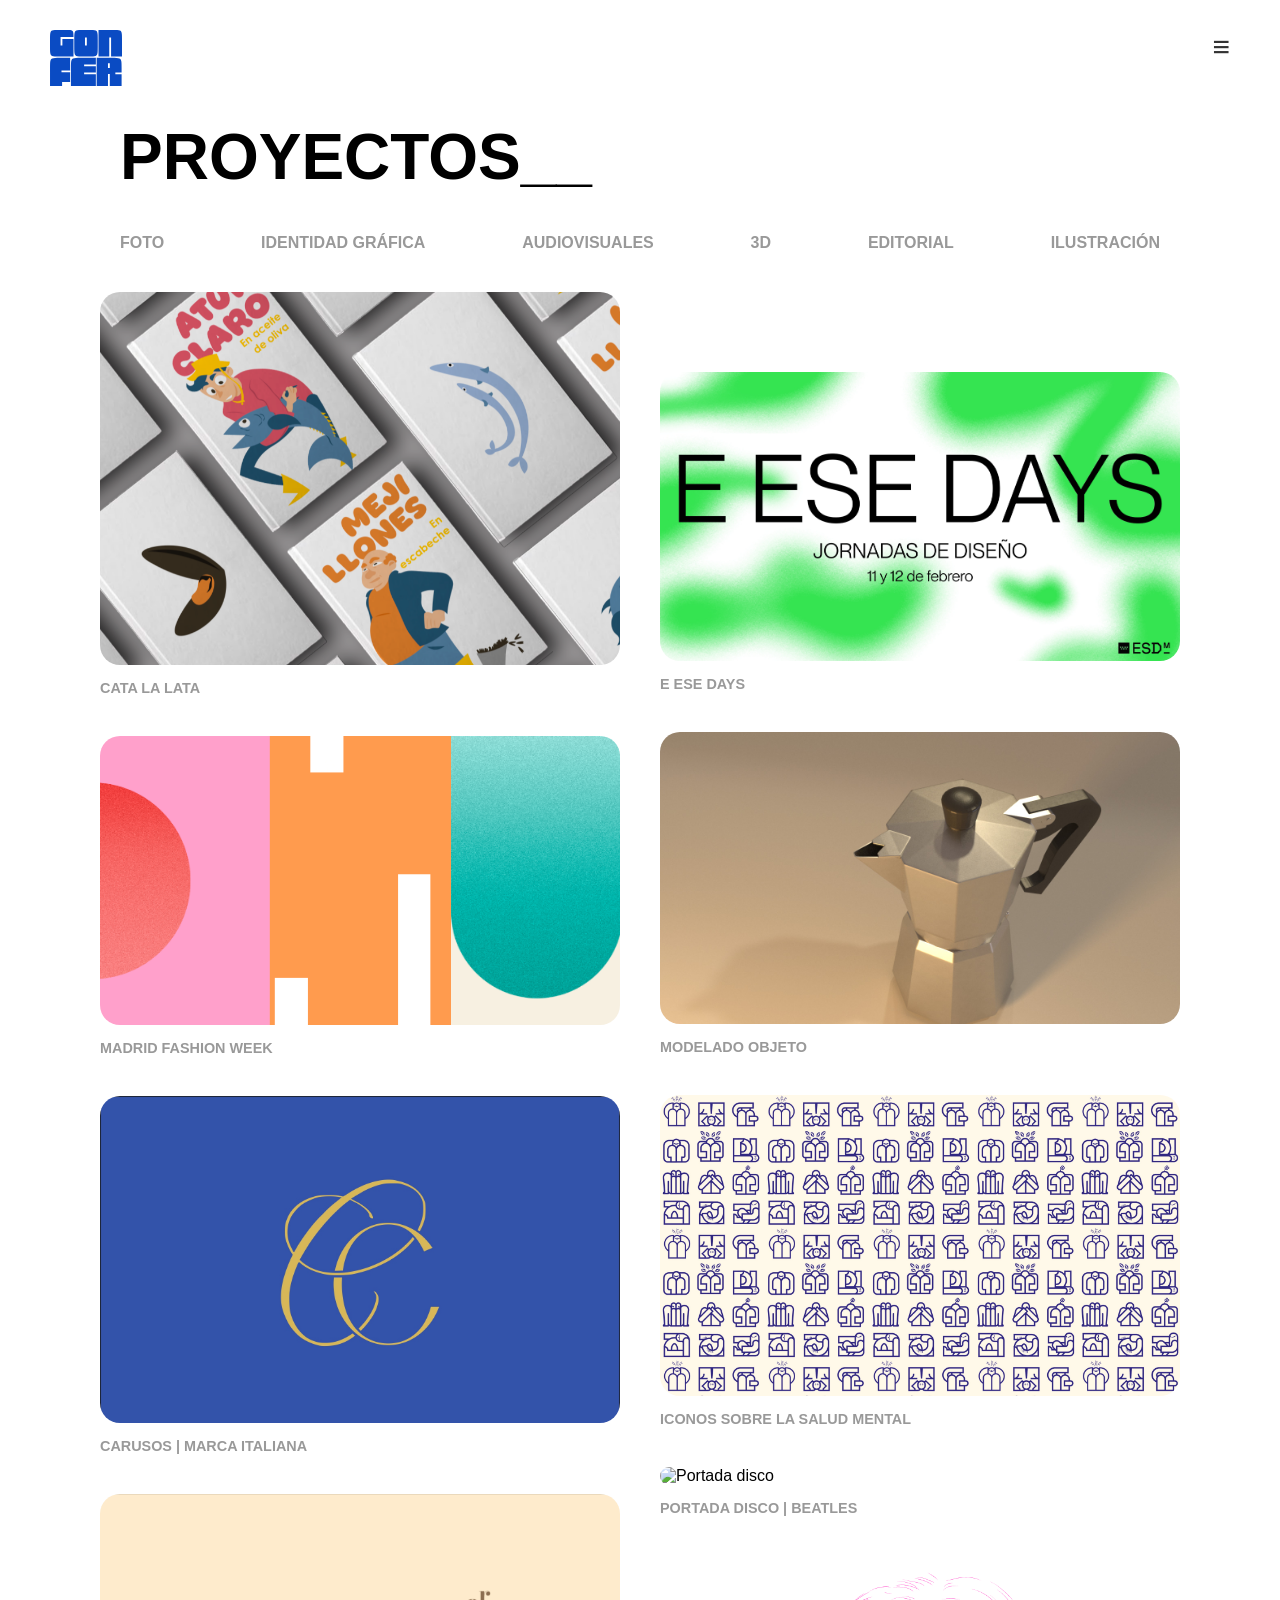
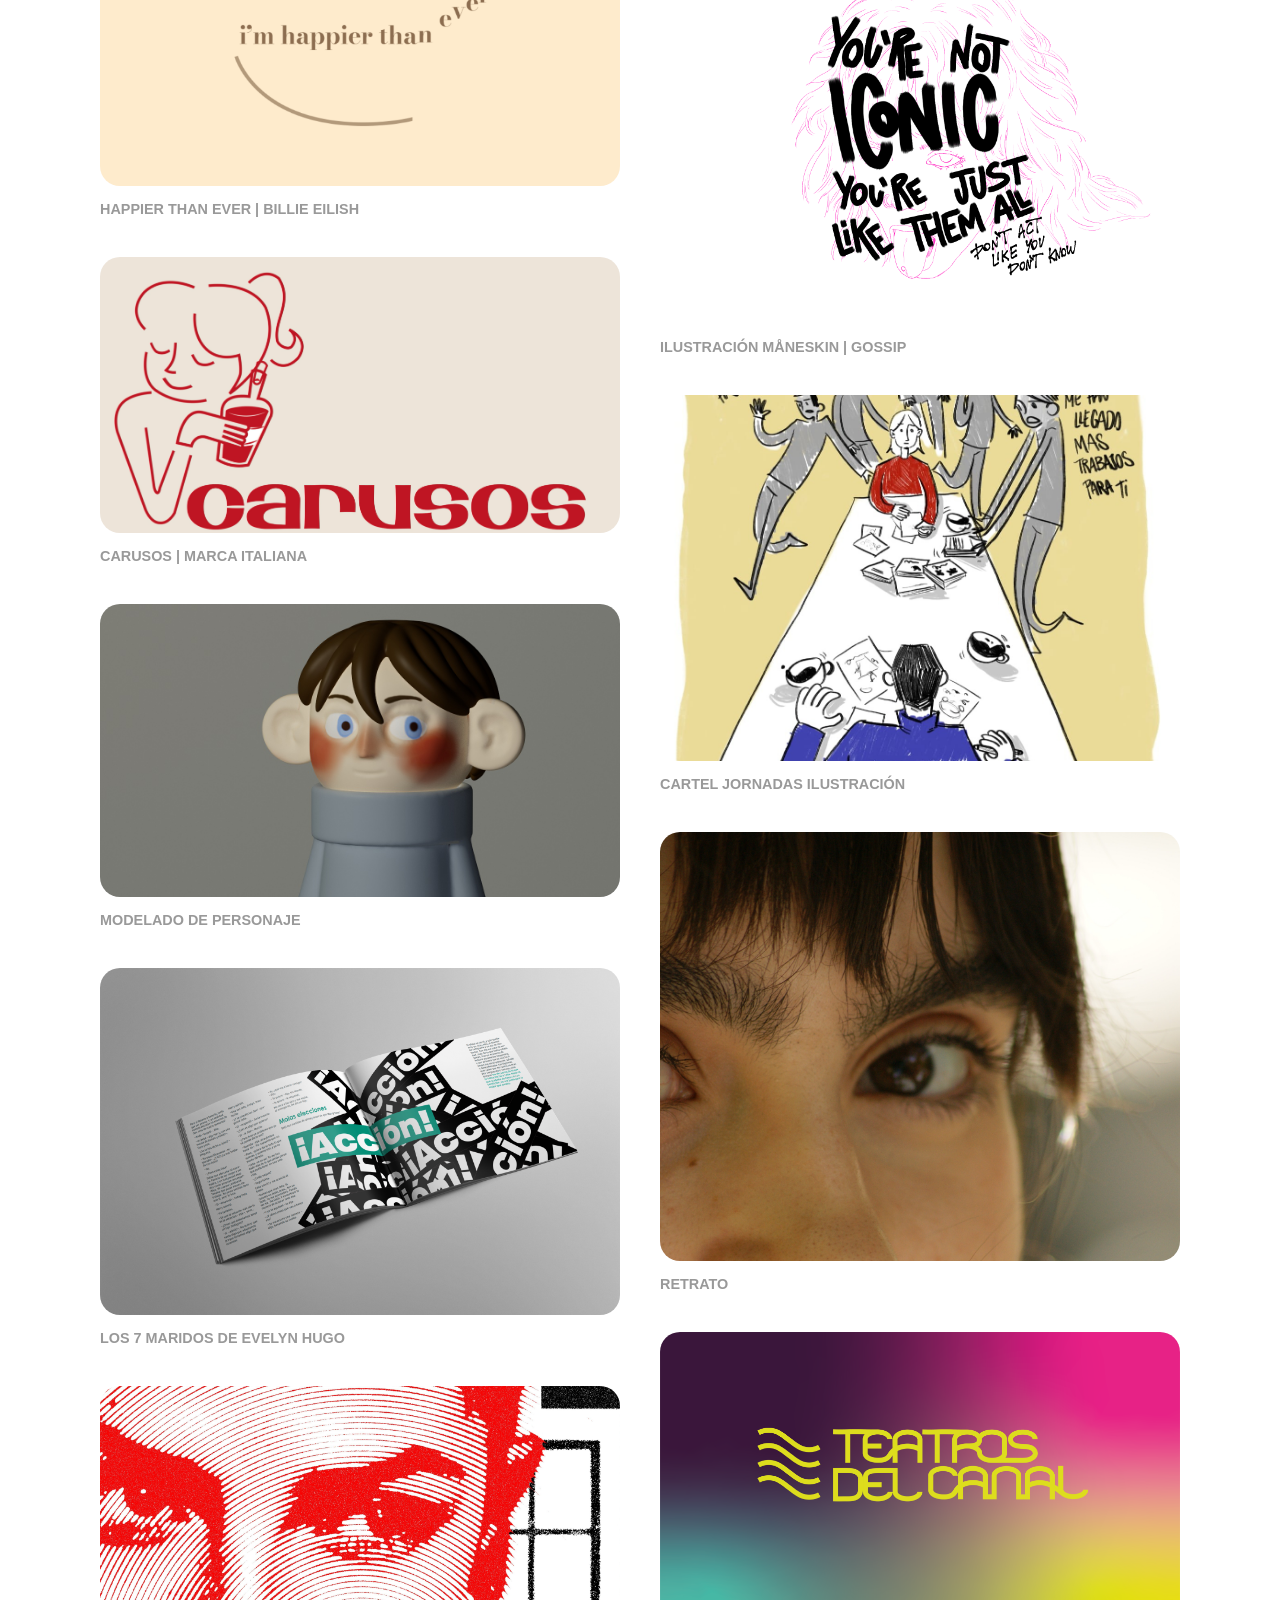
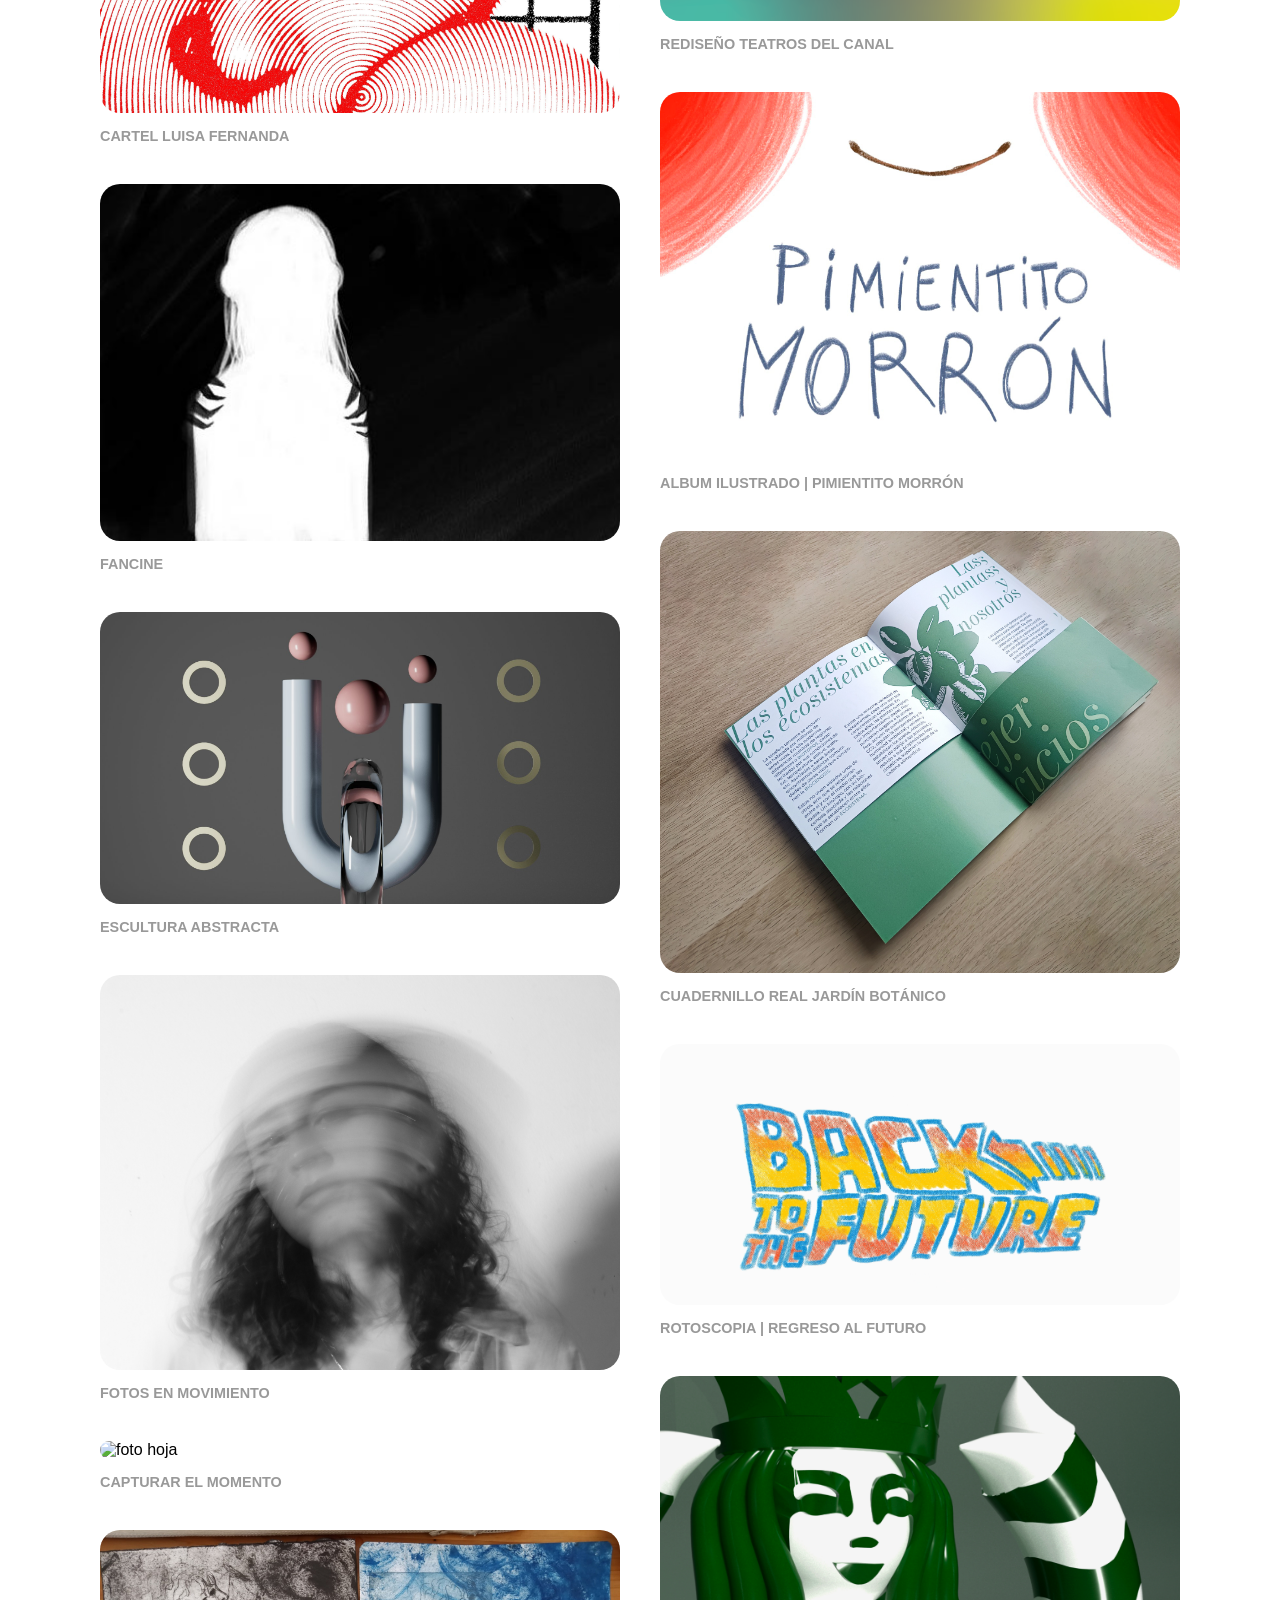
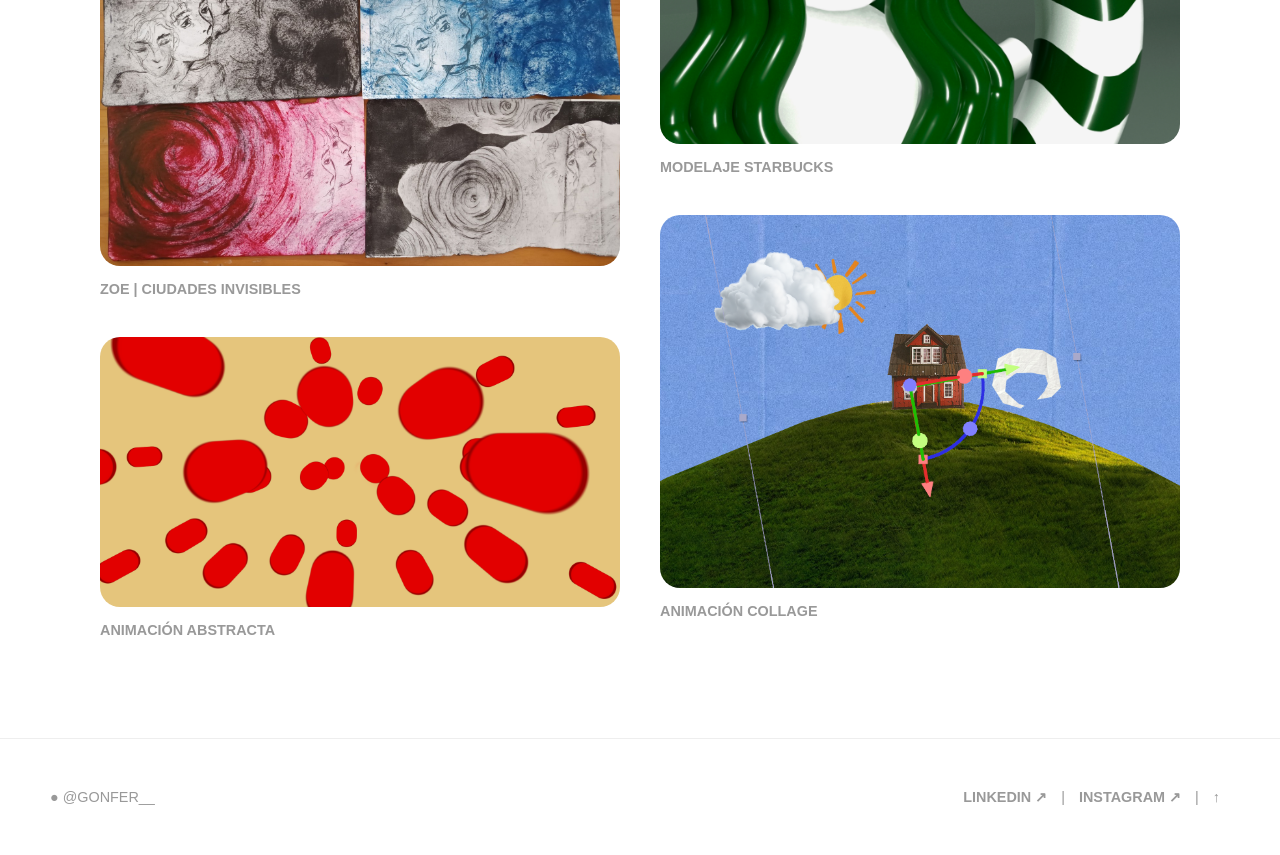
==== páginas/1proyectos.html @ f4f7a31d "main" ====
<!DOCTYPE html>
<html lang="es">
<head>
    <meta charset="UTF-8">
    <title>Portfolio - Proyectos</title>
    <link rel="stylesheet" href="../style.css">
        <link rel="icon" type="image/svg" href="../img/logo.svg">
</head>
<body>
    <nav>
        <a href="../index.html" class="logo-principal">
            <img src="../img/logo.svg" alt="Logo Gonfer">
        </a>

        <div class="menu-btn" id="menuBtn">≡</div>

        <aside class="menu-lateral" id="sideMenu">
            <div class="close-btn" id="closeBtn">×</div>
            <nav class="nav-lateral">
                <ul>
                    <li><a href="../index.html">HOME__</a></li>
                    <li>
                        <a href="1proyectos.html">PROYECTOS__</a>
                        <ul class="sub-menu">
                            <li><a href="2fotos.html">FOTO</a></li>
                            <li><a href="3identidadgrafica.html">IDENTIDAD GRÁFICA</a></li>
                            <li><a href="4audiovisuales.html">AUDIOVISUALES</a></li>
                            <li><a href="5tresd.html">3D</a></li>
                            <li><a href="6editorial.html">EDITORIAL</a></li>
                            <li><a href="7ilustracion.html">ILUSTRACIÓN</a></li>
                        </ul>
                    </li>
                    <li><a href="8sobremi.html">SOBRE MI__</a></li>
                </ul>
            </nav>
        </aside>
    </nav>

    <section class="encabezado-proyectos">
        <h1 class="titulo-principal">PROYECTOS__</h1>
        <nav class="menu-categorias">
            <ul>
                <li><a href="2fotos.html">FOTO</a></li>
                <li><a href="3identidadgrafica.html">IDENTIDAD GRÁFICA</a></li>
                <li><a href="4audiovisuales.html">AUDIOVISUALES</a></li>
                <li><a href="5tresd.html">3D</a></li>
                <li><a href="6editorial.html">EDITORIAL</a></li>
                <li><a href="7ilustracion.html">ILUSTRACIÓN</a></li>
            </ul>
        </nav>
    </section>

    <section class="galeria-proyectos">
        <div class="columna-portfolio">
            <a href="#" class="item-proyecto" data-project-id="cata-la-lata">
                <img src="../img/IDENTIDAD GRÁFICA/atunes/primera foto.png" alt="Cata la lata">
                <p>CATA LA LATA</p>
            </a>

            <a href="#" class="item-proyecto" data-project-id="madrid-fashion-week">
                <img src="../img/ANIMACIÓN/madrid fashion week/primera foto.png" alt="fashion week">
                <p>MADRID FASHION WEEK</p>
            </a>

            <a href="#" class="item-proyecto" data-project-id="carusos-logo">
                <img src="../img/IDENTIDAD GRÁFICA/carusos logo/primera foto.jpg" alt="Carusos Marca Italiana">
                <p>CARUSOS | MARCA ITALIANA</p>
            </a>

            <a href="#" class="item-proyecto" data-project-id="happier-than-ever">
                <img src="../img/ANIMACIÓN/billie/primera foto.png" alt="Happier than ever">
                <p>HAPPIER THAN EVER | BILLIE EILISH</p>
            </a>

            <a href="#" class="item-proyecto" data-project-id="carusos-animacion">
                <img src="../img/ANIMACIÓN/carusos animación/primera foto.png" alt="carusos animacion">
                <p>CARUSOS | MARCA ITALIANA</p>
            </a>

            <a href="#" class="item-proyecto" data-project-id="modelado-personaje">
                <img src="../img/3d/jpg/pimientito/primera foto.jpg" alt="modelado personaje">
                <p>MODELADO DE PERSONAJE</p>
            </a>

            <a href="#" class="item-proyecto" data-project-id="evelyn-hugo">
                <img src="../img/EDITORIAL/evelyn/primera foto.jpg" alt="los 7 maridos">
                <p>LOS 7 MARIDOS DE EVELYN HUGO</p>
            </a>

            <a href="#" class="item-proyecto" data-project-id="luisa-fernanda">
                <img src="../img/IDENTIDAD GRÁFICA/luisa fernanda/primera foto.jpg" alt="luisa fernanda">
                <p>CARTEL LUISA FERNANDA</p>
            </a>

            <a href="#" class="item-proyecto" data-project-id="fancine">
                <img src="../img/ILUSTRACIÓN/parte mala/primera foto.jpg" alt="fancine">
                <p>FANCINE</p>
            </a>

            <a href="#" class="item-proyecto" data-project-id="escultura-abstracta">
                <img src="../img/3d/jpg/proyecto 1/primera foto.jpg" alt="escultura abstracta">
                <p>ESCULTURA ABSTRACTA</p>
            </a>

            <a href="#" class="item-proyecto" data-project-id="fotos-movimiento">
                <img src="../img/foto/3/primera foto.JPG" alt="foto movimiento">
                <p>FOTOS EN MOVIMIENTO</p>
            </a>

            <a href="#" class="item-proyecto" data-project-id="capturar-momento">
                <img src="../img/foto/4/primera foto.JPG" alt="foto hoja">
                <p>CAPTURAR EL MOMENTO</p>
            </a>

            <a href="#" class="item-proyecto" data-project-id="serigrafia">
                <img src="../img/ILUSTRACIÓN/serigrafía/primera foto.jpeg" alt="serigrafia">
                <p>ZOE | CIUDADES INVISIBLES</p>
            </a>

            <a href="#" class="item-proyecto" data-project-id="animacion-abstracta">
                <img src="../img/ANIMACIÓN/animacion abstracta/primera foto.png" alt="animacion abstracta">
                <p>ANIMACIÓN ABSTRACTA</p>
            </a>
        </div>

        <div class="columna-portfolio derecha">
            <a href="#" class="item-proyecto" data-project-id="e-ese-days">
                <img src="../img/ANIMACIÓN/esdays/primera foto .png" alt="esdays">
                <p>E ESE DAYS</p>
            </a>

            <a href="#" class="item-proyecto" data-project-id="modelado-objeto">
                <img src="../img/3d/jpg/cafetera/primera foto.jpg" alt="Modelado Objeto">
                <p>MODELADO OBJETO</p>
            </a>

            <a href="#" class="item-proyecto" data-project-id="iconos-salud-mental">
                <img src="../img/IDENTIDAD GRÁFICA/pictogramas salud mental/primera foto.jpg" alt="Iconos Salud Mental">
                <p>ICONOS SOBRE LA SALUD MENTAL</p>
            </a>

            <a href="#" class="item-proyecto" data-project-id="portada-disco">
                <img src="../img/IDENTIDAD GRÁFICA/beatles/Portada now and then_Emma Gonzalez 1.jpg" alt="Portada disco">
                <p>PORTADA DISCO | BEATLES</p>
            </a>

            <a href="#" class="item-proyecto" data-project-id="maneskin">
                <img src="../img/ILUSTRACIÓN/you're just like them all/primera foto.png" alt="maneskin">
                <p>ILUSTRACIÓN MÅNESKIN | GOSSIP</p>
            </a>

            <a href="#" class="item-proyecto" data-project-id="cartel-ilustracion">
                <img src="../img/ILUSTRACIÓN/cartel ilustracion/primera foto.jpeg" alt="cartel ilustracion">
                <p>CARTEL JORNADAS ILUSTRACIÓN</p>
            </a>

            <a href="#" class="item-proyecto" data-project-id="retrato">
                <img src="../img/foto/1/primera foto.JPG" alt="foto retrato">
                <p>RETRATO</p>
            </a>

            <a href="#" class="item-proyecto" data-project-id="teatros-canal">
                <img src="../img/IDENTIDAD GRÁFICA/teatros del canal/primera foto.png" alt="teatros del canal">
                <p>REDISEÑO TEATROS DEL CANAL</p>
            </a>

            <a href="#" class="item-proyecto" data-project-id="pimientito">
                <img src="../img/ILUSTRACIÓN/pimientito/primera foto.jpg" alt="pimientito">
                <p>ALBUM ILUSTRADO | PIMIENTITO MORRÓN</p>
            </a>

            <a href="#" class="item-proyecto" data-project-id="jardin-botanico">
                <img src="../img/EDITORIAL/libro plantitas/primera foto.jpg" alt="jardín botanico">
                <p>CUADERNILLO REAL JARDÍN BOTÁNICO</p>
            </a>

            <a href="#" class="item-proyecto" data-project-id="rotoscopia">
                <img src="../img/ANIMACIÓN/rotoscopia/primera foto.png" alt="rotoscopia">
                <p>ROTOSCOPIA | REGRESO AL FUTURO</p>
            </a>

            <a href="#" class="item-proyecto" data-project-id="starbucks">
                <img src="../img/3d/jpg/starbucks/primera foto.jpg" alt="starbucks">
                <p>MODELAJE STARBUCKS</p>
            </a>

            <a href="#" class="item-proyecto" data-project-id="animacion-collage">
                <img src="../img/ANIMACIÓN/collage animacion/primera foto.png" alt="collage">
                <p>ANIMACIÓN COLLAGE</p>
            </a>
        </div>
    </section>

    <footer>
        <div class="footer-contenido">
            <p class="handle">● @GONFER__</p>
            <nav class="redes">
                <a href="https://www.linkedin.com/in/emma-gonz%C3%A1lez-fern%C3%A1ndez-359959333/">LINKEDIN ↗</a>
                <span class="separador">|</span>
                <a href="https://www.instagram.com/gonfer__/">INSTAGRAM ↗</a>
                <span class="separador">|</span>
                <a href="#">↑</a>
            </nav>
        </div>
    </footer>

    <div id="projectModal" class="modal">
        <span class="close-modal" id="closeModal">&times;</span>
        
        <div class="modal-inner">
            <h2 id="modalProjectTitle">TÍTULO DEL PROYECTO</h2>
            
            <div class="carousel-container">
                <div class="arrow left" id="prevBtn">&#10094;</div>
                <div class="main-image-wrapper">
                    <img id="modalImg" src="" alt="Main Project Image">
                </div>
                <div class="arrow right" id="nextBtn">&#10095;</div>
            </div>

            <div class="modal-info-bar">
                <div class="info-left">
                    <p id="modalDescription">DESCRIPCIÓN...</p>
                </div>
                <div class="separator"></div>
                <div class="info-right">
                    <p><strong>PROGRAMA</strong></p>
                    <p id="modalProgram">PROGRAMA...</p>
                </div>
            </div>
        </div>
    </div>

    <script src="../script.js"></script>
</body>
</html>
---- style.css ----
* {
    margin: 0;
    padding: 0;
    box-sizing: border-box;
}

body {
    font-family: 'Helvetica', 'Arial', sans-serif; 
    background-color: #fff;
    color: #000;
    overflow-x: hidden;
}

a {
    text-decoration: none;
    color: inherit;
}

.menu-btn {
    position: fixed;
    top: 30px;
    right: 50px;
    font-size: 30px;
    z-index: 1000;
    cursor: pointer;
    color: #333;
}

.menu-lateral {
    position: fixed;
    top: 0;
    right: -100%; 
    width: 400px;
    height: 100vh;
    background-color: #004CFF; 
    color: white;
    z-index: 2000;
    padding: 60px 40px;
    transition: 0.5s ease; 
}

.menu-lateral.active {
    right: 0;
}

.close-btn {
    text-align: right;
    font-size: 40px;
    cursor: pointer;
    margin-bottom: 40px;
}

.nav-lateral ul {
    list-style: none;
}

.nav-lateral ul li {
    margin-bottom: 30px;
}

.nav-lateral a {
    font-size: 2.5rem;
    font-weight: bold;
}

.sub-menu {
    margin-top: 20px;
    margin-left: 20px;
}

.sub-menu li {
    margin-bottom: 10px !important;
}

.sub-menu a {
    font-size: 1.2rem !important;
    text-transform: uppercase;
}

.arriba {
    height: 100vh;
    display: flex;
    flex-direction: column;
    padding: 30px 50px;
    justify-content: space-between;

    background-image: url('img/home/fondo-pajaro.JPG');
    background-repeat: no-repeat;

    background-size: cover%; 
    background-position:15% 70%;
}


.nombre, .titulo {
    position: relative;
    z-index: 10;
}

.nombre {
    color: #004CFF;
    font-weight: bold;
    font-size: 1.1rem;
}

.titulo {
    width: 50%; 
    max-width: 1000px;
    align-self: flex-start;
    margin-bottom: 0vh;
}

.proyectos {
    padding: 100px 50px;
}

.titulo-seccion {
    font-size: 3rem;
    margin-bottom: 50px;
}

.contenedor-grid {
    display: grid;
    grid-template-columns: repeat(12, 1fr);
    gap: 20px;
        
}

.contenedor-grid a:hover{
    opacity: 0.8;
    transition: opacity 0.3s ease;
}

.contenedor-grid a{
    transition: opacity 0.3s ease;
}

[class^="caja-proyecto"] {
    position: relative;
    border-radius: 20px;
    overflow: hidden;
    height: 300px; 
}

[class^="caja-proyecto"] img {
    width: 100%;
    height: 100%;
    object-fit: cover;
}

[class^="caja-proyecto"] span {
    position: absolute;
    bottom: 20px;
    left: 20px;
    color: white;
    font-weight: bold;
    font-size: 1.5rem;
}

.caja-proyecto-foto { grid-column: span 4; }
.caja-proyecto-audiovisuales { grid-column: span 8; }
.caja-proyecto-identidad { grid-column: span 4; grid-row: span 2; height: 620px; }
.caja-proyecto-3d { grid-column: span 4; }
.caja-proyecto-editorial { grid-column: span 4; }
.caja-proyecto-ilustracion { grid-column: span 8; }

@media (max-width: 768px) {
    .contenedor-grid { grid-template-columns: 1fr; }
    [class^="caja-proyecto"] { grid-column: span 1 !important; grid-row: span 1 !important; height: 250px; }
    .menu-lateral { width: 100%; }
}

.banner-sobre-mi {
    display: flex;
    height: 150px;
    margin-top: 50px;
}

.foto-detalle {
    flex: 1;
}

.foto-detalle img {
    width: 100%;
    height: 100%;
    object-fit: cover;
    object-position: 50% 65%;
}

.boton-azul {
    flex: 1;
    background-color: #004CFF;
    color: white;
    display: flex;
    align-items: center;
    justify-content: center;
    font-size: 1.5rem;
    font-weight: bold;
}

footer {
    padding: 50px;
    border-top: 1px solid #eee;
}

.footer-contenido {
    display: flex;
    justify-content: space-between;
    color: #999;
    font-size: 0.9rem;
}

.redes a {
    margin: 0 10px;
    font-weight: bold;
}

.logo-principal {
    position: fixed;
    top: 30px;   
    left: 50px;  
    z-index: 1000;
}

.logo-principal img {
    height: 10%; 
    width: auto;
}

.encabezado-proyectos {
    padding: 120px 120px 40px 120px; 
}

.titulo-principal {
    font-size: 4rem; 
    font-weight: bold;
    color: #000;
    margin-bottom: 40px; 
}


.menu-categorias ul {
    display: flex;
    flex-wrap: wrap; 
    width: 100%; 
    justify-content: space-between;
    list-style: none;
}

.menu-categorias a {
    color: #999; 
    font-size: 1rem;
    font-weight: bold;
    text-transform: uppercase;
    transition: color 0.3s ease; 
}

.menu-categorias a:hover {
    color: #004CFF; 
}

.menu-categorias a.active {
    color: #004CFF; 
}

@media (max-width: 768px) {

    .encabezado-proyectos {
        padding: 100px 30px 30px 30px; 
    }
}

.galeria-proyectos {
    display: flex;
    gap: 40px; 
    padding: 0 100px 100px 100px; 
}

.columna-portfolio {
    display: flex;
    flex-direction: column;
    flex: 1; 
    gap: 40px; 
}

.columna-portfolio.derecha {
    margin-top: 80px; 
}

.item-proyecto {
    display: flex;
    flex-direction: column;
    gap: 15px; 
    text-decoration: none;
    transition: opacity 0.3s ease;
}

.item-proyecto:hover {
    opacity: 0.8;
}

.item-proyecto img {
    width: 100%;
    border-radius: 20px; 
    object-fit: cover;
}

.item-proyecto p {
    color: #999;
    font-size: 0.9rem;
    font-weight: bold;
    text-transform: uppercase;
}


.modal {
    display: flex;
    visibility: hidden;
    opacity: 0;
    pointer-events: none;
    position: fixed;
    z-index: 5000;
    left: 0;
    top: 0;
    width: 100%;
    height: 100%;
    background-color: rgba(255, 255, 255, 0.85);
    backdrop-filter: blur(10px);
    align-items: center;
    justify-content: center;
    padding: 50px;
}

.modal.active {
    visibility: visible;
    opacity: 1;
    pointer-events: auto;
}

.modal-inner {
    width: 100%;
    max-width: 1200px;
    display: flex;
    flex-direction: column;
    align-items: flex-start;
}

.close-modal {
    position: absolute;
    top: 30px;
    right: 50px;
    color: #000;
    font-size: 40px;
    font-weight: bold;
    cursor: pointer;
    transition: 0.3s;
    z-index: 5001;
}

.close-modal:hover {
    color: #004CFF; 
}

#modalProjectTitle {
    font-size: 1.5rem;
    font-weight: bold;
    color: #000;
    margin-bottom: 20px;
}

.carousel-container {
    position: relative;
    width: 100%;
    display: flex;
    align-items: center;
    justify-content: center;
    margin-bottom: 30px;
}

.arrow {
    font-size: 2.5rem;
    color: #000;
    cursor: pointer;
    position: absolute;
    top: 50%;
    transform: translateY(-50%);
    transition: color 0.3s;
    z-index: 10;
}

.arrow:hover {
    color: #004CFF;
}

.arrow.left { left: -50px; }
.arrow.right { right: -50px; }

.main-image-wrapper {
    width: 100%;
    max-height: 70vh;
    overflow: hidden;
    display: flex;
    justify-content: center;
}


.main-image-wrapper img, 
.main-image-wrapper video {
    max-width: 900px; 
    max-height: 65vh; 
    width: 100%;
    height: 100%;
    object-fit: contain; 
    border-radius: 15px;

}

.modal-info-bar {
    display: flex;
    justify-content: space-between;
    width: 100%;
    font-size: 0.95rem;
    color: #333;
    align-items: flex-start;
}

.info-left {
    flex: 1;
    padding-right: 30px;
}

.separator {
    width: 1px;
    background-color: #ccc;
    height: 100px;
    margin-right: 30px;
}

.info-right {
    flex-basis: 150px;
    text-align: left;
}

@media (max-width: 768px) {
    .modal {
        background-color: #fff; 
        backdrop-filter: none;
        padding: 20px;
        padding-top: 80px;
    }

    .close-modal {
        top: 20px;
        right: 20px;
    }

    .arrow.left { left: 5px; color: #fff; text-shadow: 0 0 5px rgba(0,0,0,0.5); }
    .arrow.right { right: 5px; color: #fff; text-shadow: 0 0 5px rgba(0,0,0,0.5); }

    .modal-info-bar {
        flex-direction: column;
    }
    
    .separator { display: none; }
    .info-left, .info-right { flex: none; width: 100%; padding: 0; margin-bottom: 20px; }
}


.about-container {
    max-width: 1000px;
    margin: 0 auto;
    padding: 60px 20px;
    color: #1a1a1a;
}

.about-title {
    font-size: 3rem;
    font-weight: bold;
    margin-bottom: 50px;
}

.about-content {
    display: grid;
    grid-template-columns: 0.8fr 1.2fr; 
    gap: 60px;
    margin-bottom: 80px;
}

.about-image img {
    width: 100%;
    height: 100%;
    border-radius: 15px;
    object-fit: cover;
}

.about-text-area {
    display: flex;
    flex-direction: column;
    gap: 20px;
}

.about-text-area p {
    line-height: 1.6;
    font-size: 1.05rem;
    margin: 0;
}

.cv-button {
    display: inline-flex;
    align-items: center;
    background-color: #2b6bf3;
    color: white;
    text-decoration: none;
    padding: 15px 35px;
    font-weight: 600;
    font-size: 1rem;
    border: none;
    width: fit-content;
    margin-top: 15px;
    transition: background-color 0.3s ease;
}

.cv-button:hover {
    background-color: #1a4fbd; 
}

.cv-button .arrow {
    margin-left: 20px;
    font-size: 1.2rem;
}

.programs-section {
    margin-top: 30px;
}

.programs-section h3 {
    font-size: 1.1rem;
    font-weight: 600;
    margin-bottom: 15px;
}

.programs-icons {
    display: flex;
    gap: 12px;
    flex-wrap: wrap;
}

.programs-icons img {
    width: 45px; 
    height: 45px;
    border-radius: 8px;
}

.contact-section {
    display: flex;
    align-items: center;
    margin-top: 40px;
}

.contact-label {
    flex: 0 0 150px;
}

.contact-label h2 {
    font-size: 1.2rem;
    font-weight: 600;
    margin: 0;
}

.contact-divider {
    width: 2px;
    height: 90px; 
    background-color: #d1d1d1;
    margin: 0 50px;
}

.contact-info {
    display: flex;
    flex-direction: column;
    gap: 15px;
}

.contact-item {
    display: flex;
    align-items: center;
    gap: 12px;
    font-size: 1rem;
    font-weight: 500;
}

@media (max-width: 768px) {
    .about-content {
        grid-template-columns: 1fr; 
        gap: 30px;
    }
    
    .contact-section {
        flex-direction: column;
        align-items: flex-start;
    }

    .contact-divider {
        width: 100%;
        height: 2px;
        margin: 20px 0; 
    }
    
    .contact-label {
        flex: auto;
    }
}
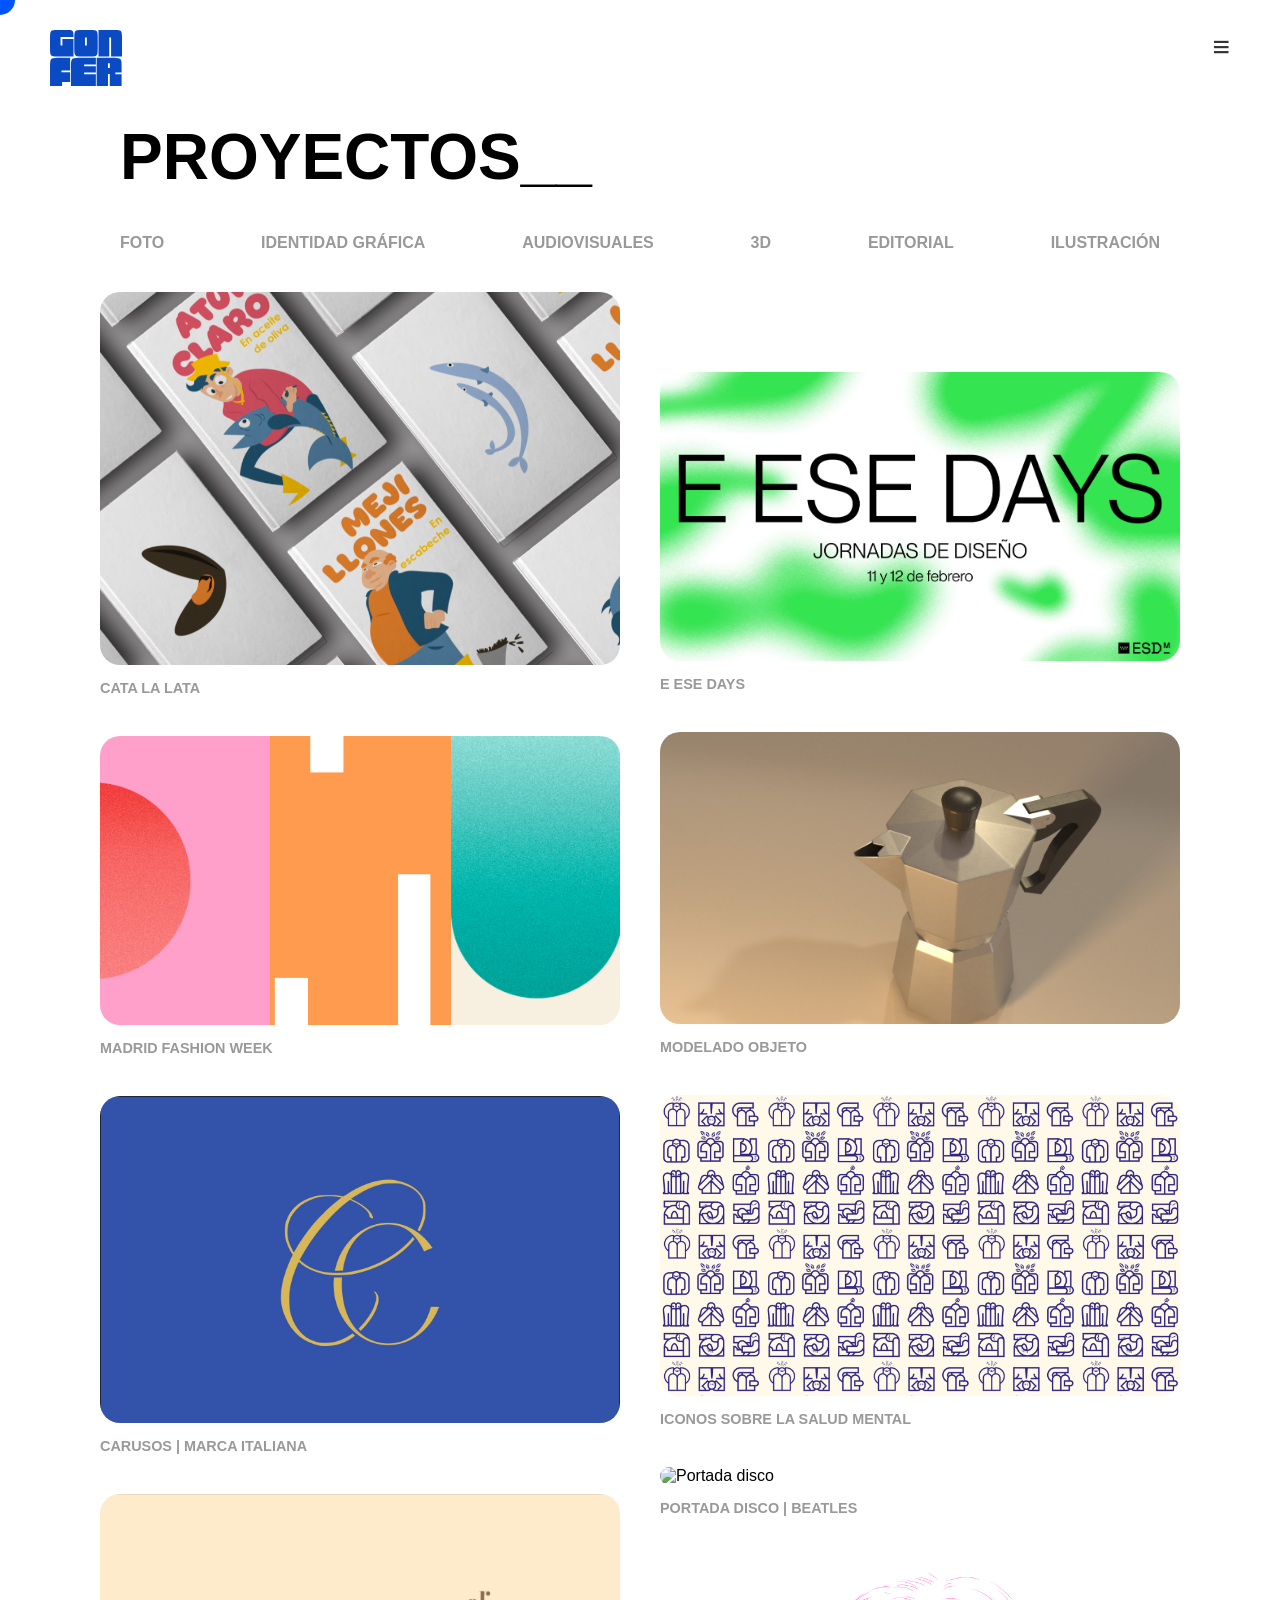
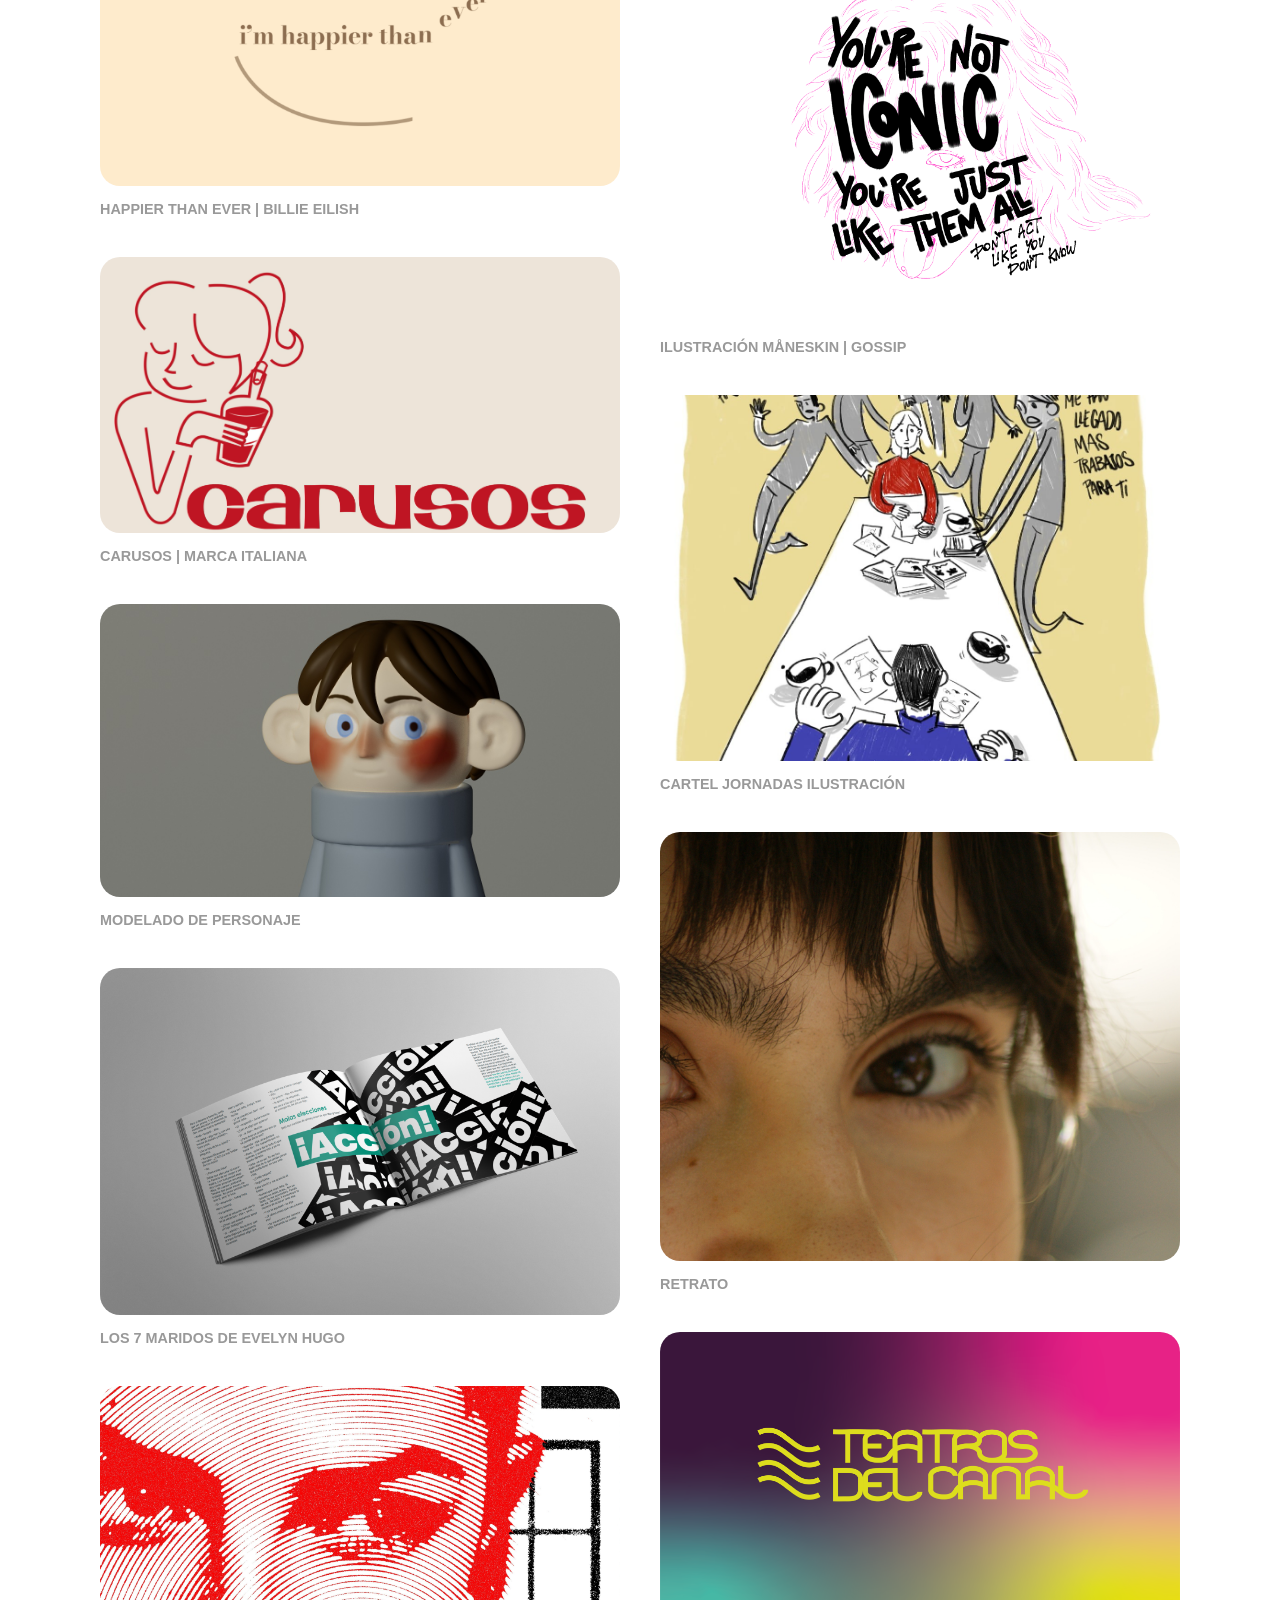
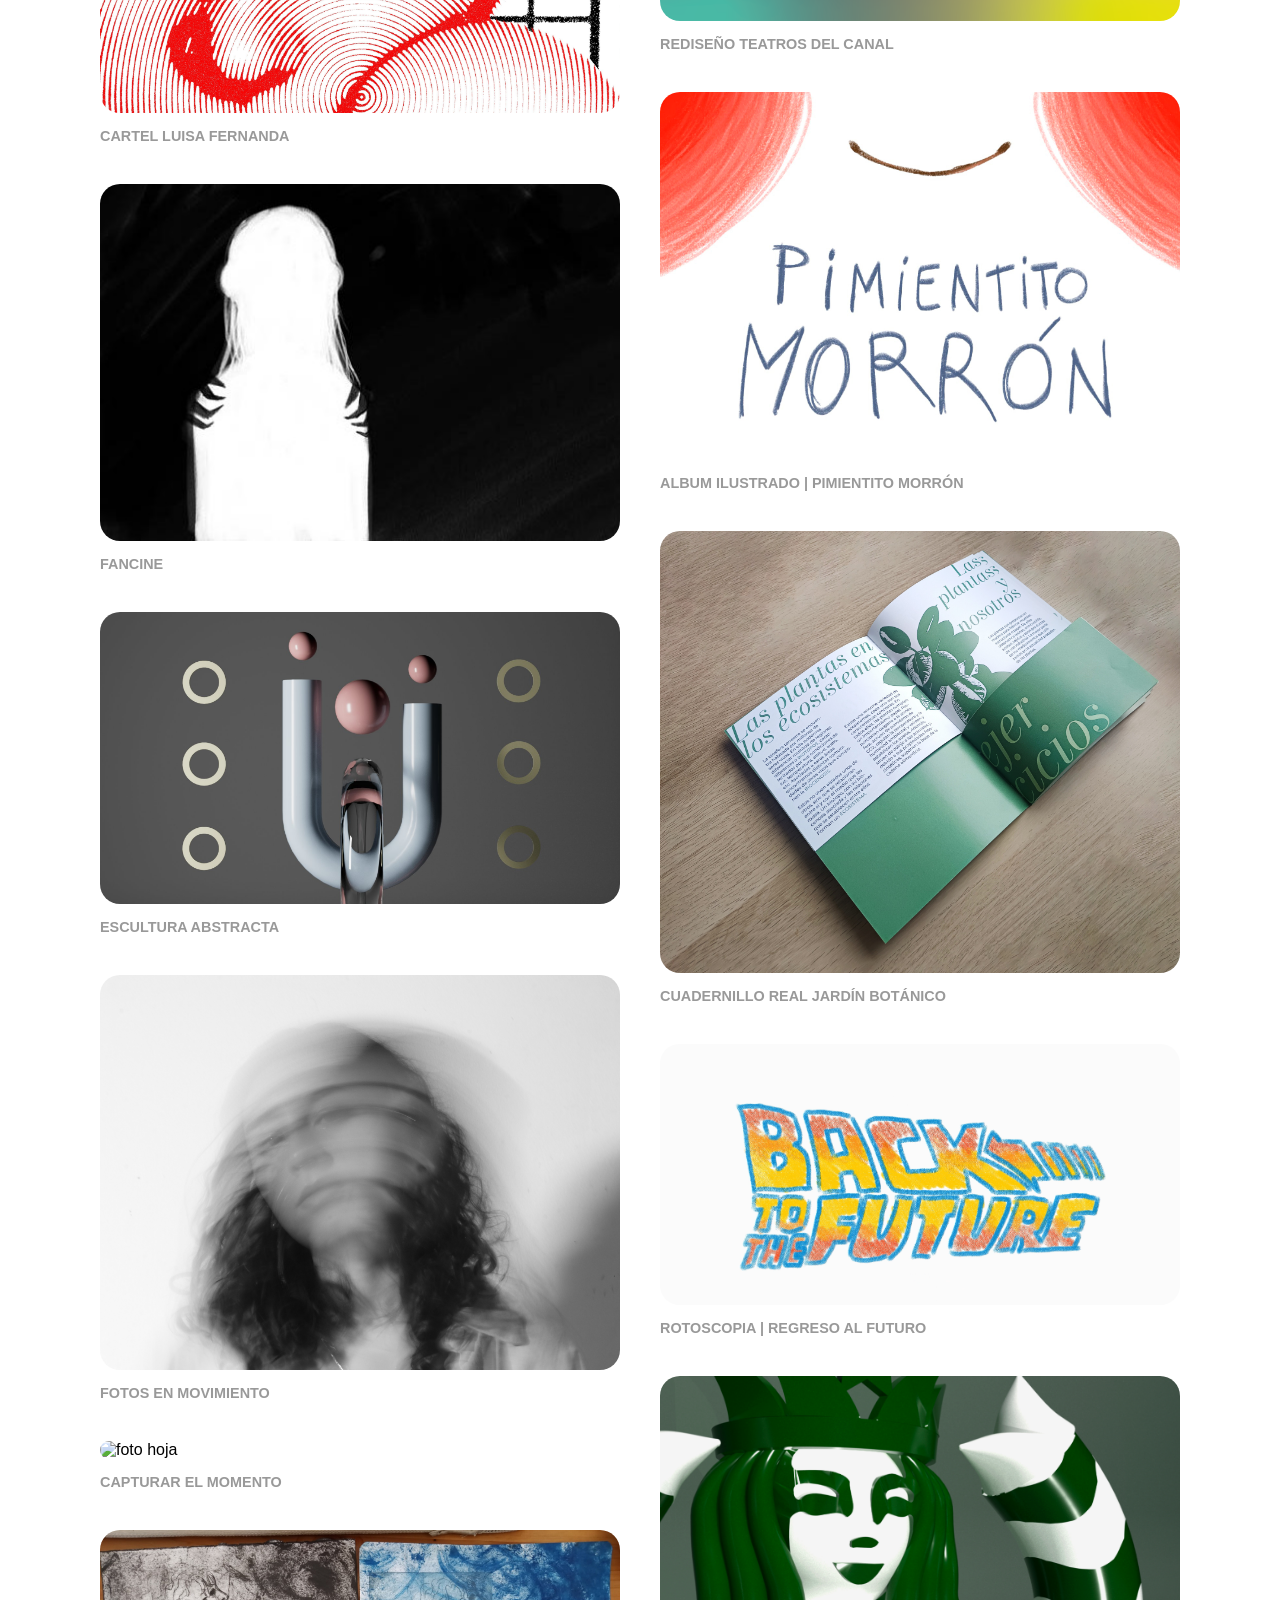
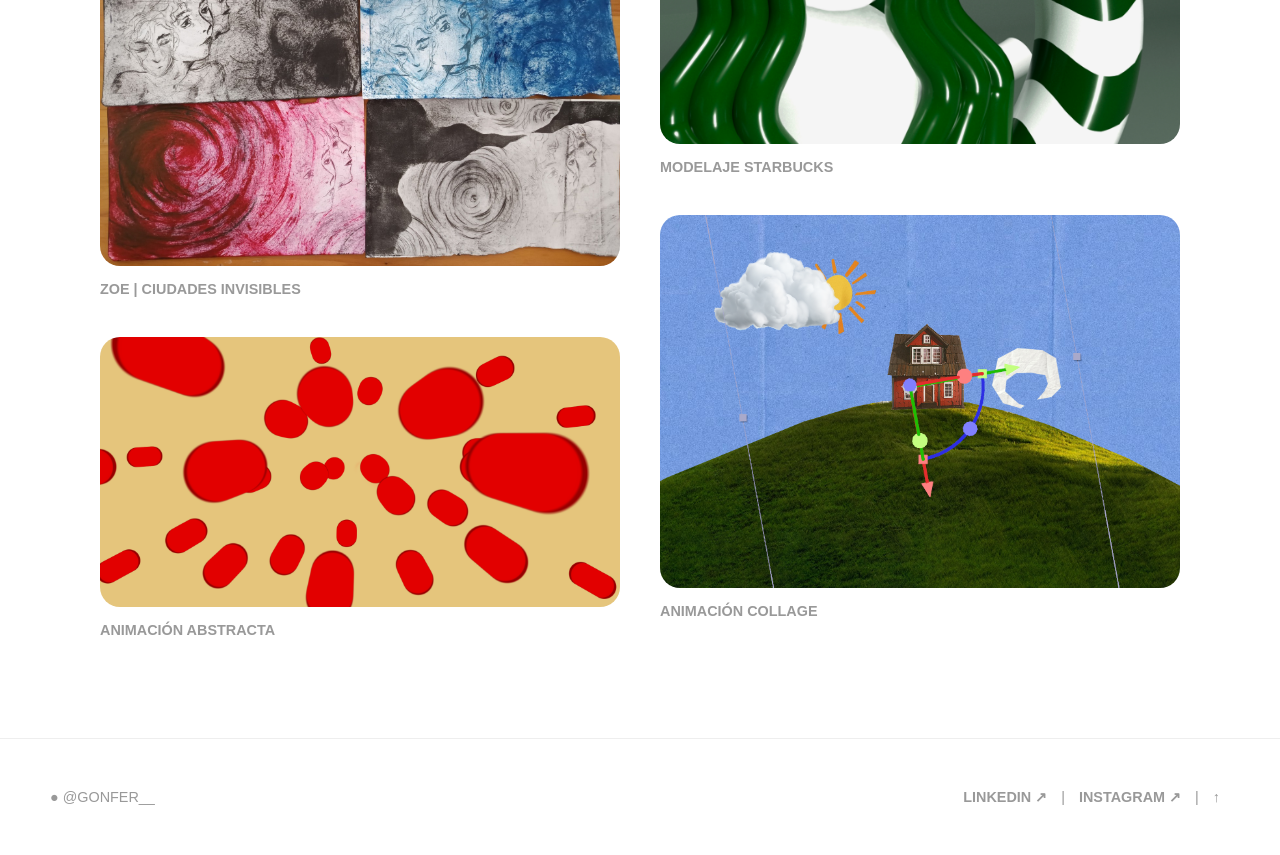
==== commit 030a6fea: "Actualizacion añadir librerias" ====
--- a/páginas/1proyectos.html
+++ b/páginas/1proyectos.html
@@ -3,7 +3,7 @@
 <head>
     <meta charset="UTF-8">
     <title>Portfolio - Proyectos</title>
-    <link rel="stylesheet" href="../style.css">
+    <link rel="stylesheet" href="../assets/css/style.css">
         <link rel="icon" type="image/svg" href="../img/logo.svg">
 </head>
 <body>
@@ -231,6 +231,10 @@
         </div>
     </div>
 
-    <script src="../script.js"></script>
+        <div class="circulo-azul"></div>
+    <script src="https://cdnjs.cloudflare.com/ajax/libs/gsap/3.12.5/gsap.min.js"></script>
+    <script src="https://cdnjs.cloudflare.com/ajax/libs/gsap/3.12.5/ScrollTrigger.min.js"></script>
+
+    <script src="../assets/script.js"></script>
 </body>
 </html>
--- a/assets/css/style.css
+++ b/assets/css/style.css
@@ -0,0 +1 @@
+*{margin:0;padding:0;box-sizing:border-box}body{font-family:"Helvetica","Arial",sans-serif;background-color:#fff;color:#000;overflow-x:hidden}a{text-decoration:none;color:inherit}.menu-btn{position:fixed;top:30px;right:50px;font-size:30px;z-index:1000;cursor:pointer;color:#333}.menu-lateral{position:fixed;top:0;right:-100%;width:400px;height:100vh;background-color:#004cff;color:#fff;z-index:2000;padding:60px 40px;transition:.5s ease}.menu-lateral.active{right:0}.close-btn{text-align:right;font-size:40px;cursor:pointer;margin-bottom:40px}.nav-lateral ul{list-style:none}.nav-lateral ul li{margin-bottom:30px}.nav-lateral a{font-size:2.5rem;font-weight:bold}.sub-menu{margin-top:20px;margin-left:20px}.sub-menu li{margin-bottom:10px !important}.sub-menu a{font-size:1.2rem !important;text-transform:uppercase}.arriba{height:100vh;display:flex;flex-direction:column;padding:30px 50px;justify-content:space-between;background-image:url("../../img/home/fondo-pajaro.JPG");background-repeat:no-repeat;background-size:cover %;background-position:15% 70%}.nombre,.titulo{position:relative;z-index:10}.nombre{color:#004cff;font-weight:bold;font-size:1.1rem}.titulo{width:50%;max-width:1000px;align-self:flex-start;margin-bottom:0vh}.proyectos{padding:100px 50px}.titulo-seccion{font-size:3rem;margin-bottom:50px}.contenedor-grid{display:grid;grid-template-columns:repeat(12, 1fr);gap:20px}.contenedor-grid a:hover{opacity:.8;transition:opacity .3s ease}.contenedor-grid a{transition:opacity .3s ease}[class^=caja-proyecto]{position:relative;border-radius:20px;overflow:hidden;height:300px}[class^=caja-proyecto] img{width:100%;height:100%;-o-object-fit:cover;object-fit:cover}[class^=caja-proyecto] span{position:absolute;bottom:20px;left:20px;color:#fff;font-weight:bold;font-size:1.5rem}.caja-proyecto-foto{grid-column:span 4}.caja-proyecto-audiovisuales{grid-column:span 8}.caja-proyecto-identidad{grid-column:span 4;grid-row:span 2;height:620px}.caja-proyecto-3d{grid-column:span 4}.caja-proyecto-editorial{grid-column:span 4}.caja-proyecto-ilustracion{grid-column:span 8}@media(max-width: 768px){.contenedor-grid{grid-template-columns:1fr}[class^=caja-proyecto]{grid-column:span 1 !important;grid-row:span 1 !important;height:250px}.menu-lateral{width:100%}}.banner-sobre-mi{display:flex;height:150px;margin-top:50px}.foto-detalle{flex:1}.foto-detalle img{width:100%;height:100%;-o-object-fit:cover;object-fit:cover;-o-object-position:50% 65%;object-position:50% 65%}.boton-azul{flex:1;background-color:#004cff;color:#fff;display:flex;align-items:center;justify-content:center;font-size:1.5rem;font-weight:bold}footer{padding:50px;border-top:1px solid #eee}.footer-contenido{display:flex;justify-content:space-between;color:#999;font-size:.9rem}.redes a{margin:0 10px;font-weight:bold}.logo-principal{position:fixed;top:30px;left:50px;z-index:1000}.logo-principal img{height:10%;width:auto}.encabezado-proyectos{padding:120px 120px 40px 120px}.titulo-principal{font-size:4rem;font-weight:bold;color:#000;margin-bottom:40px}.menu-categorias ul{display:flex;flex-wrap:wrap;width:100%;justify-content:space-between;list-style:none}.menu-categorias a{color:#999;font-size:1rem;font-weight:bold;text-transform:uppercase;transition:color .3s ease}.menu-categorias a:hover{color:#004cff}.menu-categorias a.active{color:#004cff}@media(max-width: 768px){.encabezado-proyectos{padding:100px 30px 30px 30px}}.galeria-proyectos{display:flex;gap:40px;padding:0 100px 100px 100px}.columna-portfolio{display:flex;flex-direction:column;flex:1;gap:40px}.columna-portfolio.derecha{margin-top:80px}.item-proyecto{display:flex;flex-direction:column;gap:15px;text-decoration:none;transition:opacity .3s ease}.item-proyecto:hover{opacity:.8}.item-proyecto img{width:100%;border-radius:20px;-o-object-fit:cover;object-fit:cover}.item-proyecto p{color:#999;font-size:.9rem;font-weight:bold;text-transform:uppercase}.modal{display:flex;visibility:hidden;opacity:0;pointer-events:none;position:fixed;z-index:5000;left:0;top:0;width:100%;height:100%;background-color:hsla(0,0%,100%,.85);backdrop-filter:blur(10px);align-items:center;justify-content:center;padding:50px}.modal.active{visibility:visible;opacity:1;pointer-events:auto}.modal-inner{width:100%;max-width:1200px;display:flex;flex-direction:column;align-items:flex-start}.close-modal{position:absolute;top:30px;right:50px;color:#000;font-size:40px;font-weight:bold;cursor:pointer;transition:.3s;z-index:5001}.close-modal:hover{color:#004cff}#modalProjectTitle{font-size:1.5rem;font-weight:bold;color:#000;margin-bottom:20px}.carousel-container{position:relative;width:100%;display:flex;align-items:center;justify-content:center;margin-bottom:30px}.arrow{font-size:2.5rem;color:#000;cursor:pointer;position:absolute;top:50%;transform:translateY(-50%);transition:color .3s;z-index:10}.arrow:hover{color:#004cff}.arrow.left{left:-50px}.arrow.right{right:-50px}.main-image-wrapper{width:100%;max-height:70vh;overflow:hidden;display:flex;justify-content:center}.main-image-wrapper img,.main-image-wrapper video{max-width:900px;max-height:65vh;width:100%;height:100%;-o-object-fit:contain;object-fit:contain;border-radius:15px}.modal-info-bar{display:flex;justify-content:space-between;width:100%;font-size:.95rem;color:#333;align-items:flex-start}.info-left{flex:1;padding-right:30px}.separator{width:1px;background-color:#ccc;height:100px;margin-right:30px}.info-right{flex-basis:150px;text-align:left}@media(max-width: 768px){.modal{background-color:#fff;backdrop-filter:none;padding:20px;padding-top:80px}.close-modal{top:20px;right:20px}.arrow.left{left:5px;color:#fff;text-shadow:0 0 5px rgba(0,0,0,.5)}.arrow.right{right:5px;color:#fff;text-shadow:0 0 5px rgba(0,0,0,.5)}.modal-info-bar{flex-direction:column}.separator{display:none}.info-left,.info-right{flex:none;width:100%;padding:0;margin-bottom:20px}}.about-container{max-width:1000px;margin:0 auto;padding:60px 20px;color:#1a1a1a}.about-title{font-size:3rem;font-weight:bold;margin-bottom:50px}.about-content{display:grid;grid-template-columns:.8fr 1.2fr;gap:60px;margin-bottom:80px}.about-image img{width:100%;height:100%;border-radius:15px;-o-object-fit:cover;object-fit:cover}.about-text-area{display:flex;flex-direction:column;gap:20px}.about-text-area p{line-height:1.6;font-size:1.05rem;margin:0}.cv-button{display:inline-flex;align-items:center;background-color:#2b6bf3;color:#fff;text-decoration:none;padding:15px 35px;font-weight:600;font-size:1rem;border:none;width:-moz-fit-content;width:fit-content;margin-top:15px;transition:background-color .3s ease}.cv-button:hover{background-color:#1a4fbd}.cv-button .arrow{margin-left:20px;font-size:1.2rem}.programs-section{margin-top:30px}.programs-section h3{font-size:1.1rem;font-weight:600;margin-bottom:15px}.programs-icons{display:flex;gap:12px;flex-wrap:wrap}.programs-icons img{width:45px;height:45px;border-radius:8px}.contact-section{display:flex;align-items:center;margin-top:40px}.contact-label{flex:0 0 150px}.contact-label h2{font-size:1.2rem;font-weight:600;margin:0}.contact-divider{width:2px;height:90px;background-color:#d1d1d1;margin:0 50px}.contact-info{display:flex;flex-direction:column;gap:15px}.contact-item{display:flex;align-items:center;gap:12px;font-size:1rem;font-weight:500}@media(max-width: 768px){.about-content{grid-template-columns:1fr;gap:30px}.contact-section{flex-direction:column;align-items:flex-start}.contact-divider{width:100%;height:2px;margin:20px 0}.contact-label{flex:auto}}.circulo-azul{width:30px;height:30px;background-color:#05f;border-radius:50%;position:fixed;top:0;left:0;pointer-events:none;z-index:9999}/*# sourceMappingURL=style.css.map */
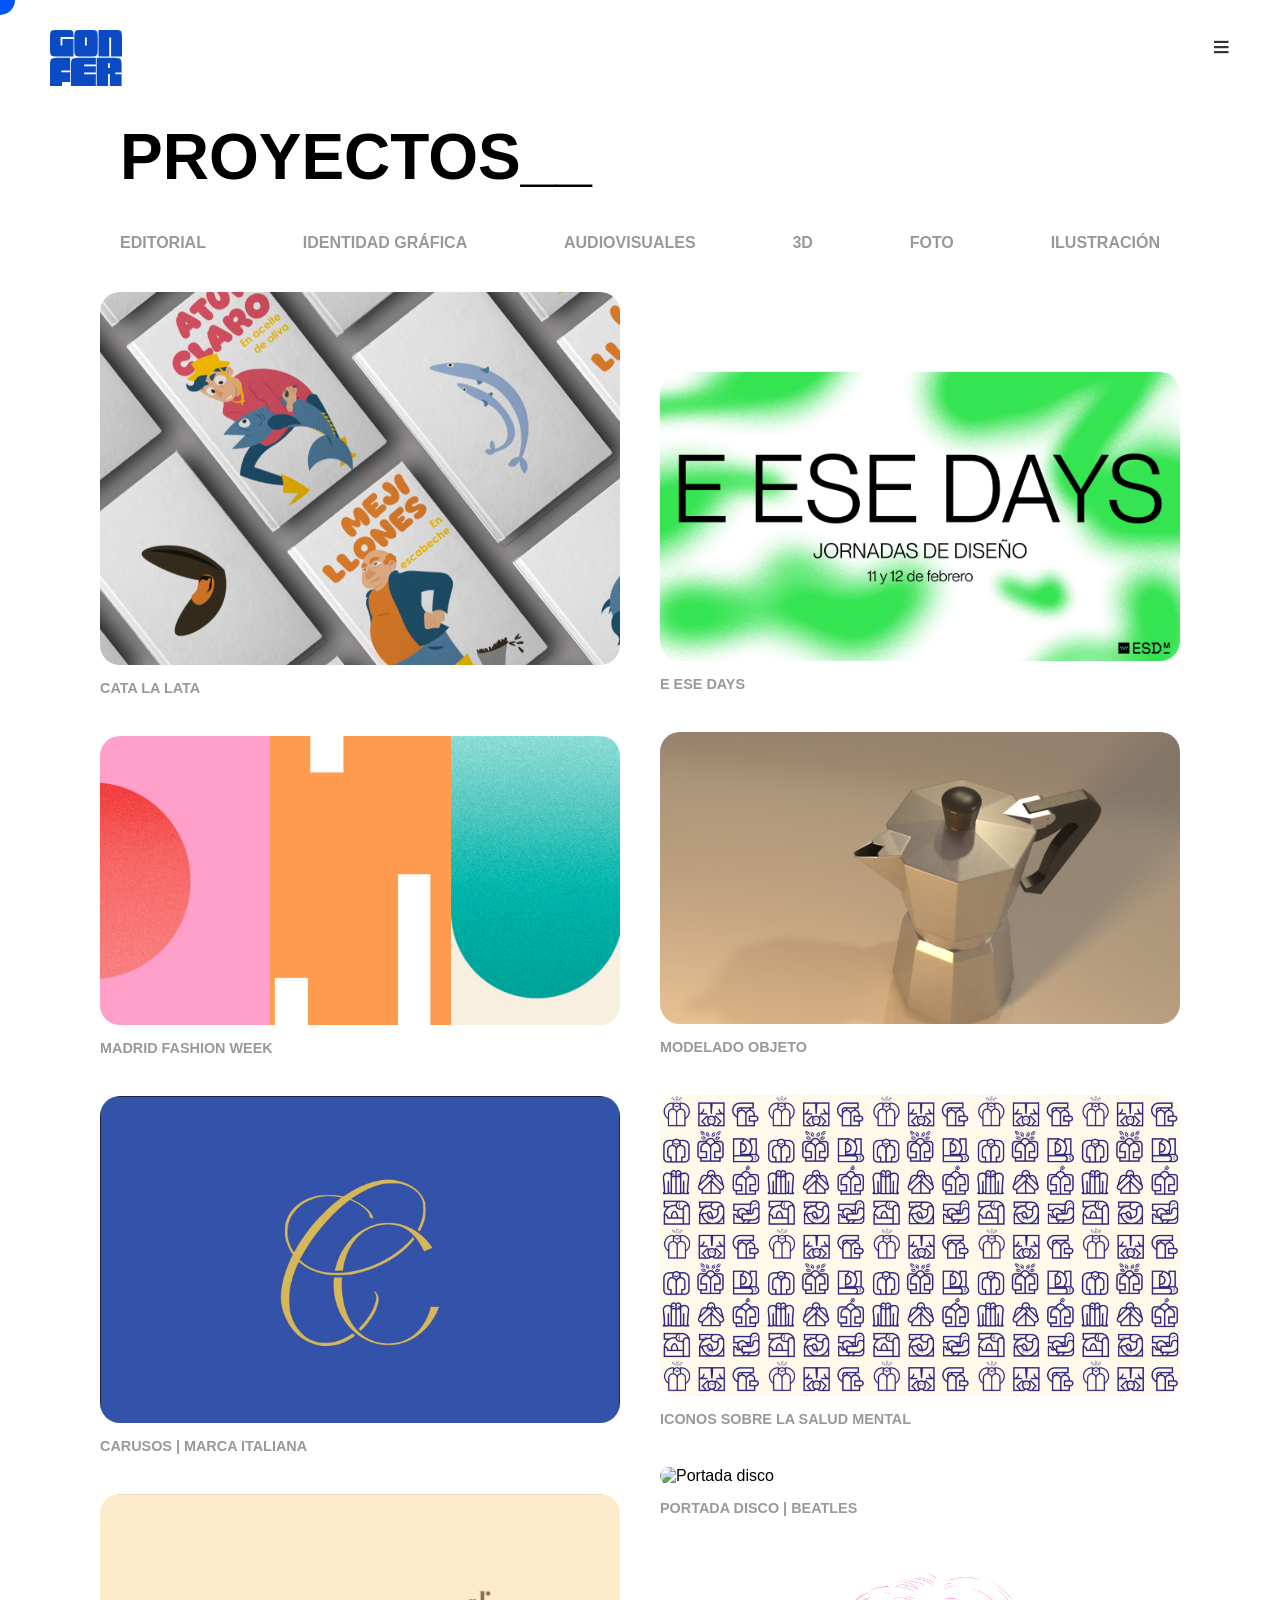
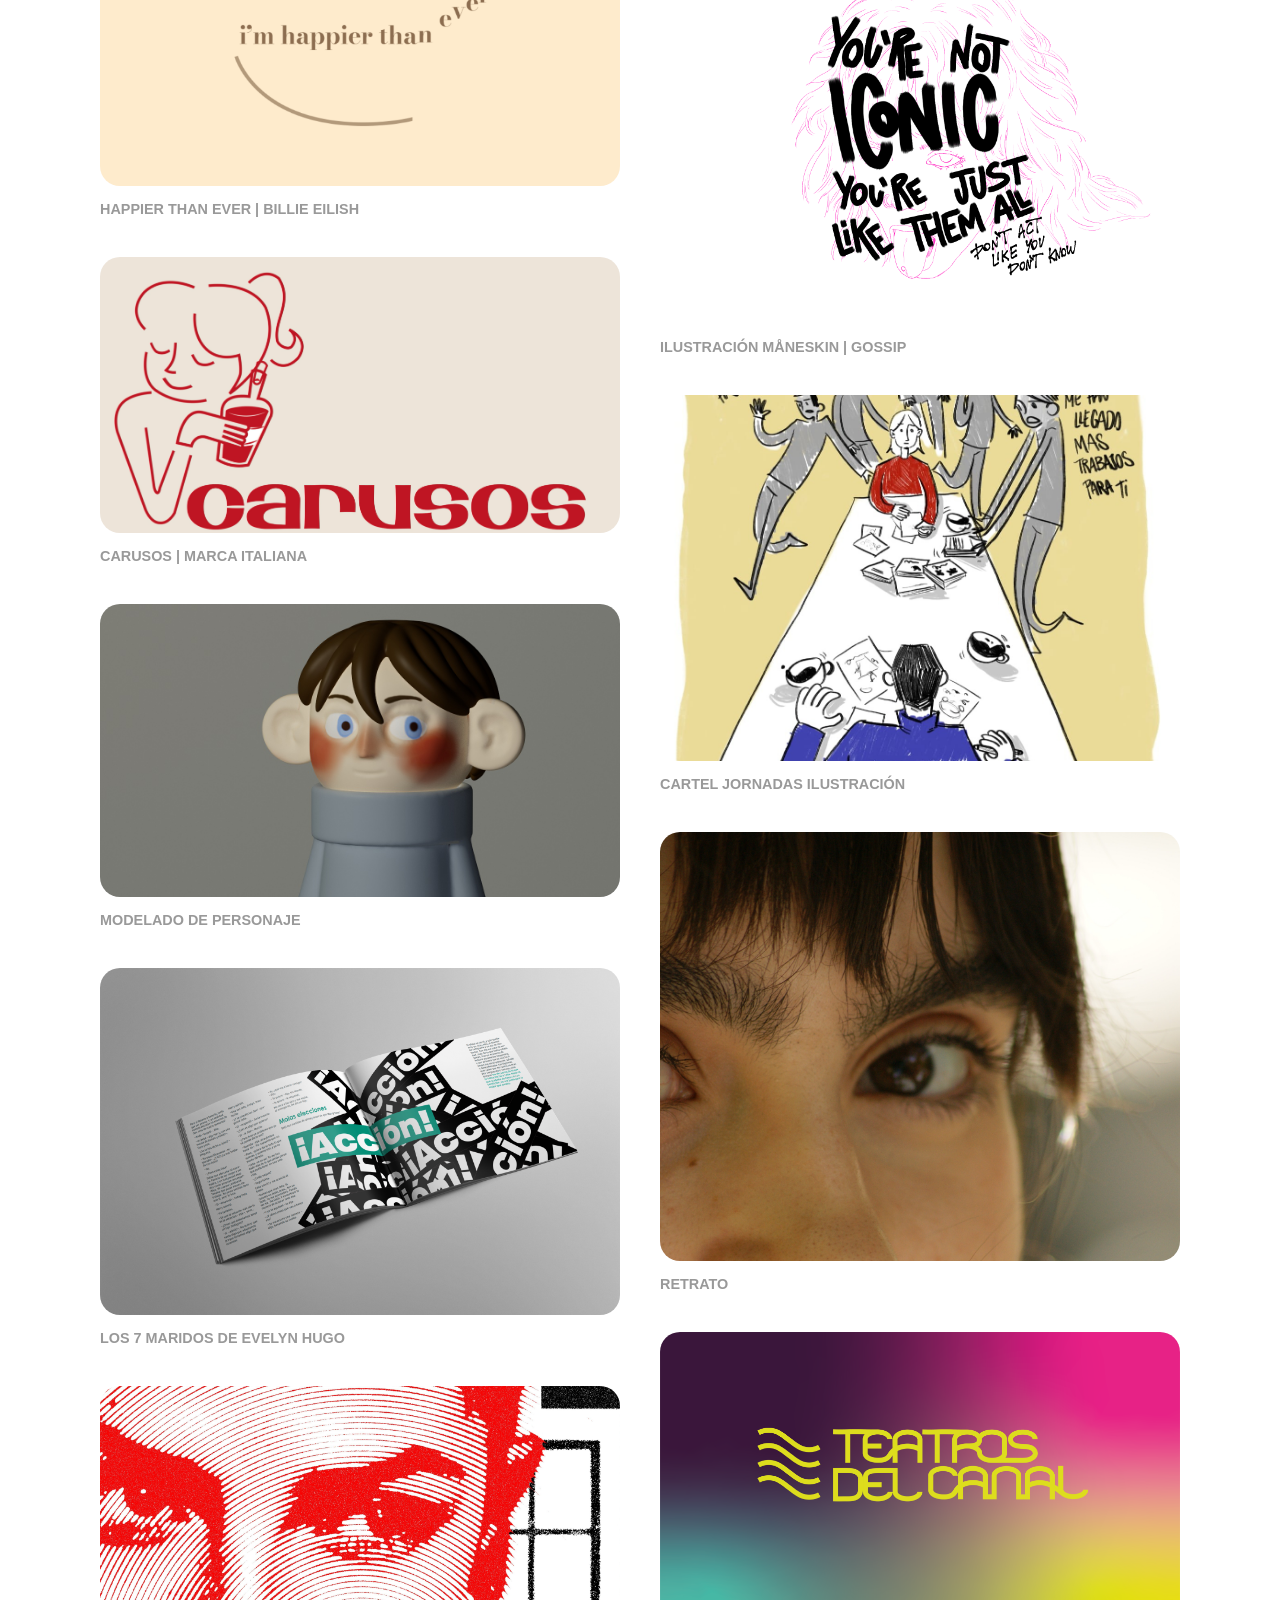
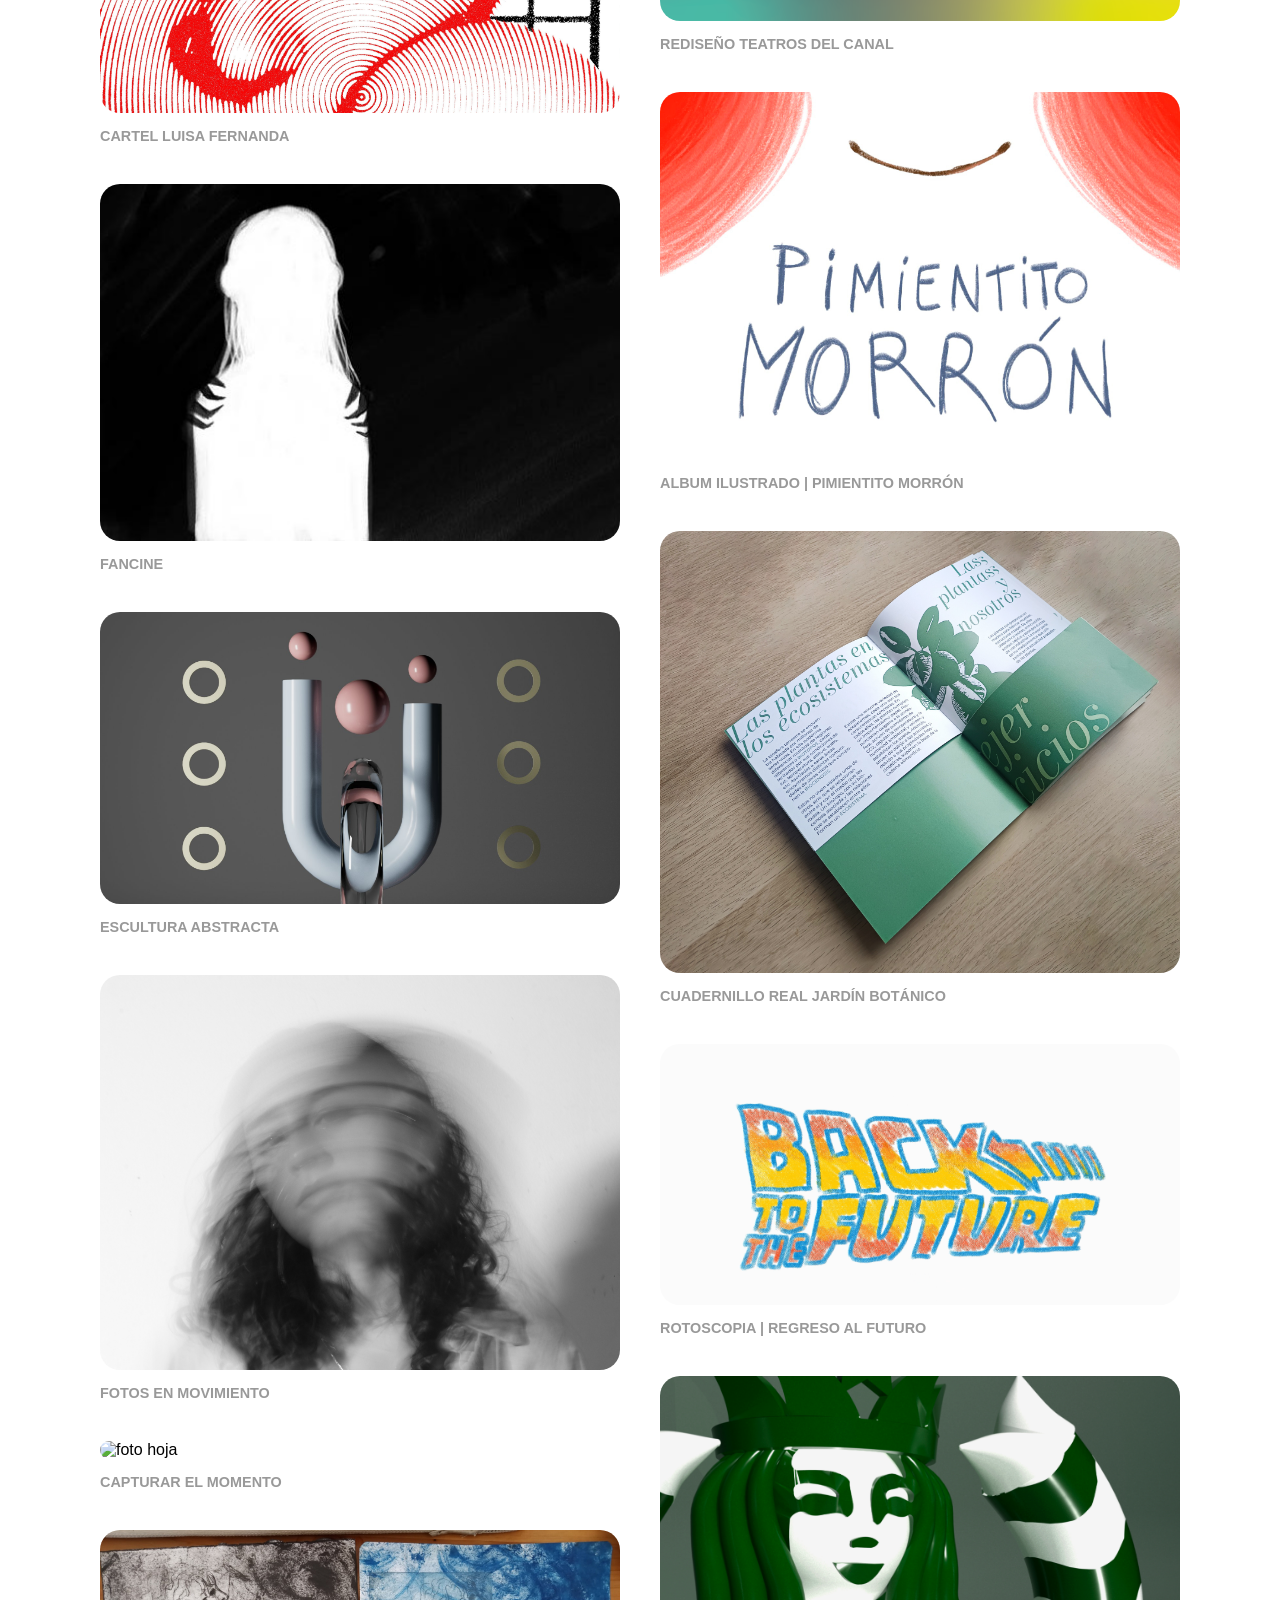
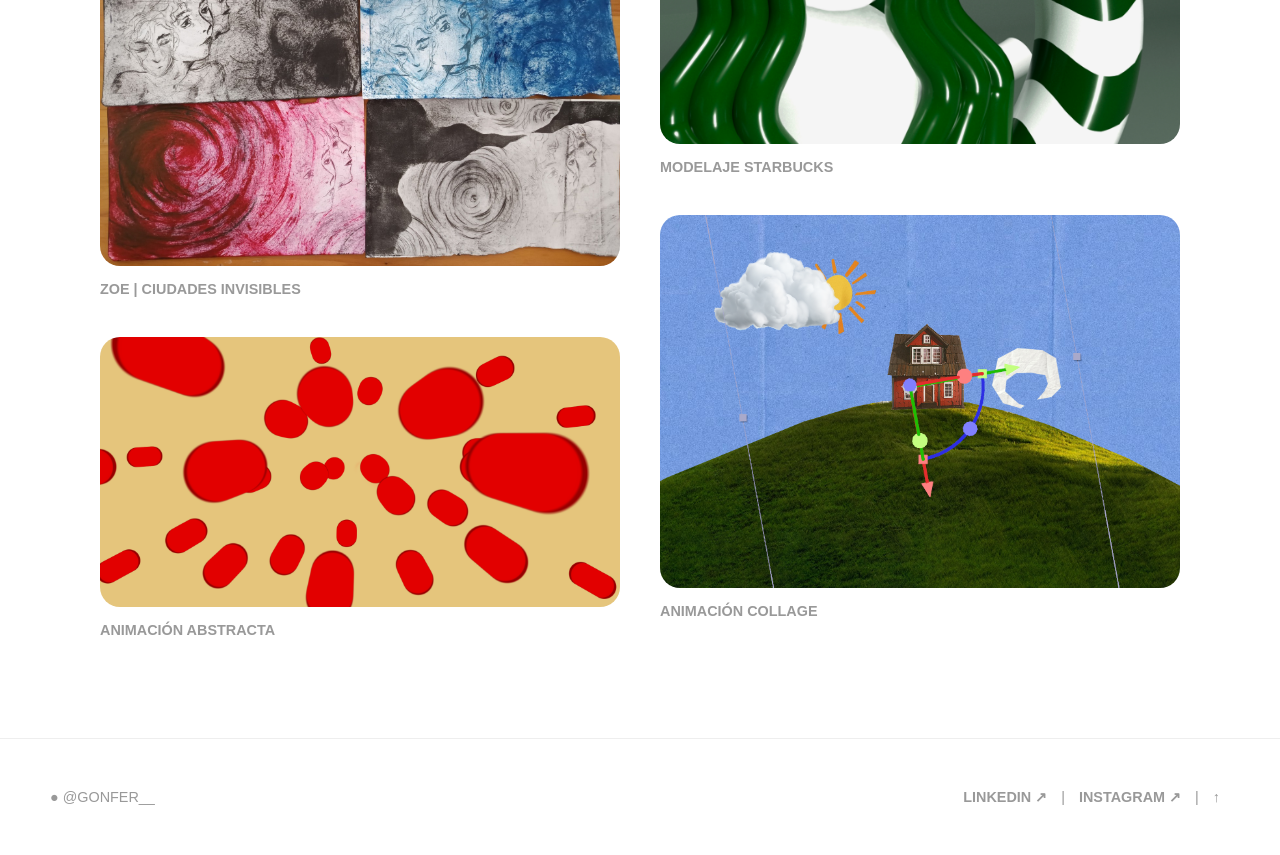
==== commit ac46194c: "cambio de orden.html" ====
--- a/páginas/1proyectos.html
+++ b/páginas/1proyectos.html
@@ -22,11 +22,11 @@
                     <li>
                         <a href="1proyectos.html">PROYECTOS__</a>
                         <ul class="sub-menu">
-                            <li><a href="2fotos.html">FOTO</a></li>
+                            <li><a href="6editorial.html">EDITORIAL</a></li>
                             <li><a href="3identidadgrafica.html">IDENTIDAD GRÁFICA</a></li>
                             <li><a href="4audiovisuales.html">AUDIOVISUALES</a></li>
                             <li><a href="5tresd.html">3D</a></li>
-                            <li><a href="6editorial.html">EDITORIAL</a></li>
+                            <li><a href="2fotos.html">FOTO</a></li>
                             <li><a href="7ilustracion.html">ILUSTRACIÓN</a></li>
                         </ul>
                     </li>
@@ -40,12 +40,12 @@
         <h1 class="titulo-principal">PROYECTOS__</h1>
         <nav class="menu-categorias">
             <ul>
-                <li><a href="2fotos.html">FOTO</a></li>
-                <li><a href="3identidadgrafica.html">IDENTIDAD GRÁFICA</a></li>
-                <li><a href="4audiovisuales.html">AUDIOVISUALES</a></li>
-                <li><a href="5tresd.html">3D</a></li>
-                <li><a href="6editorial.html">EDITORIAL</a></li>
-                <li><a href="7ilustracion.html">ILUSTRACIÓN</a></li>
+                            <li><a href="6editorial.html">EDITORIAL</a></li>
+                            <li><a href="3identidadgrafica.html">IDENTIDAD GRÁFICA</a></li>
+                            <li><a href="4audiovisuales.html">AUDIOVISUALES</a></li>
+                            <li><a href="5tresd.html">3D</a></li>
+                            <li><a href="2fotos.html">FOTO</a></li>
+                            <li><a href="7ilustracion.html">ILUSTRACIÓN</a></li>
             </ul>
         </nav>
     </section>
@@ -237,4 +237,4 @@
 
     <script src="../assets/script.js"></script>
 </body>
-</html>+</html>
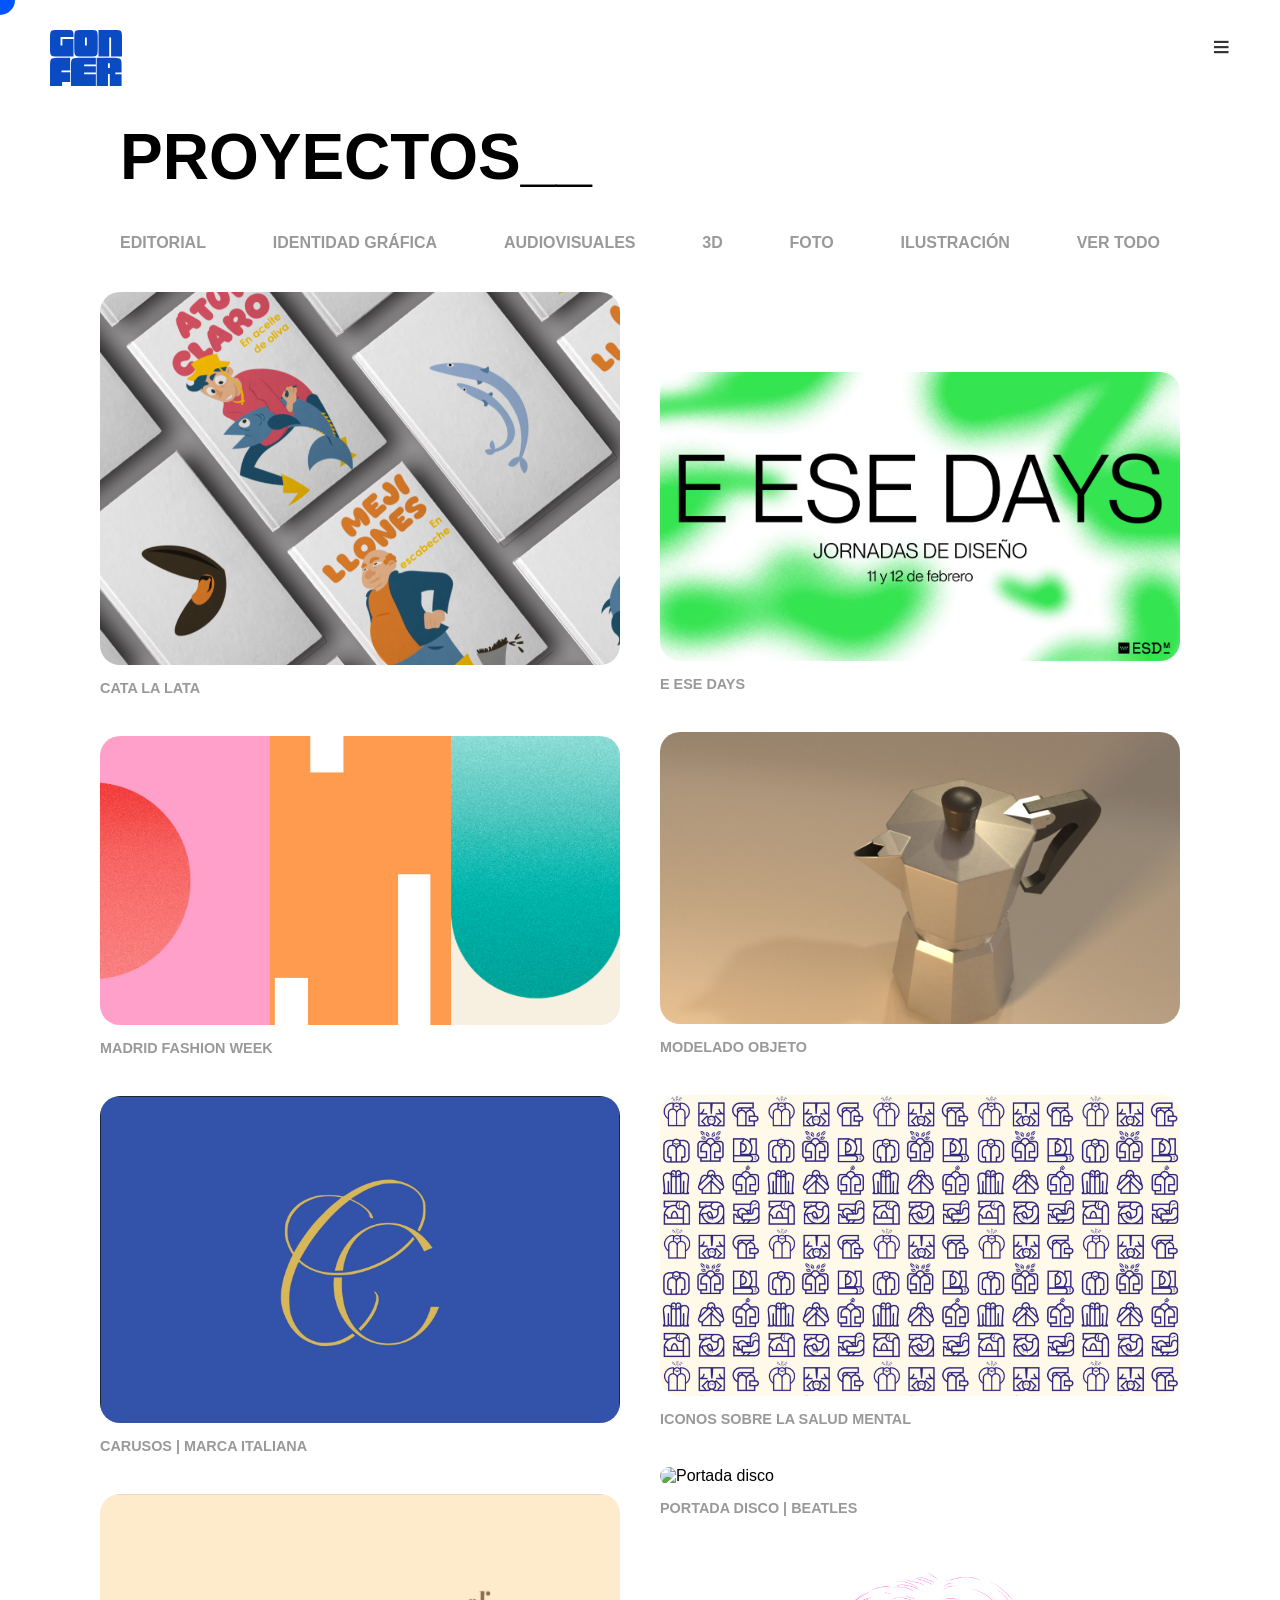
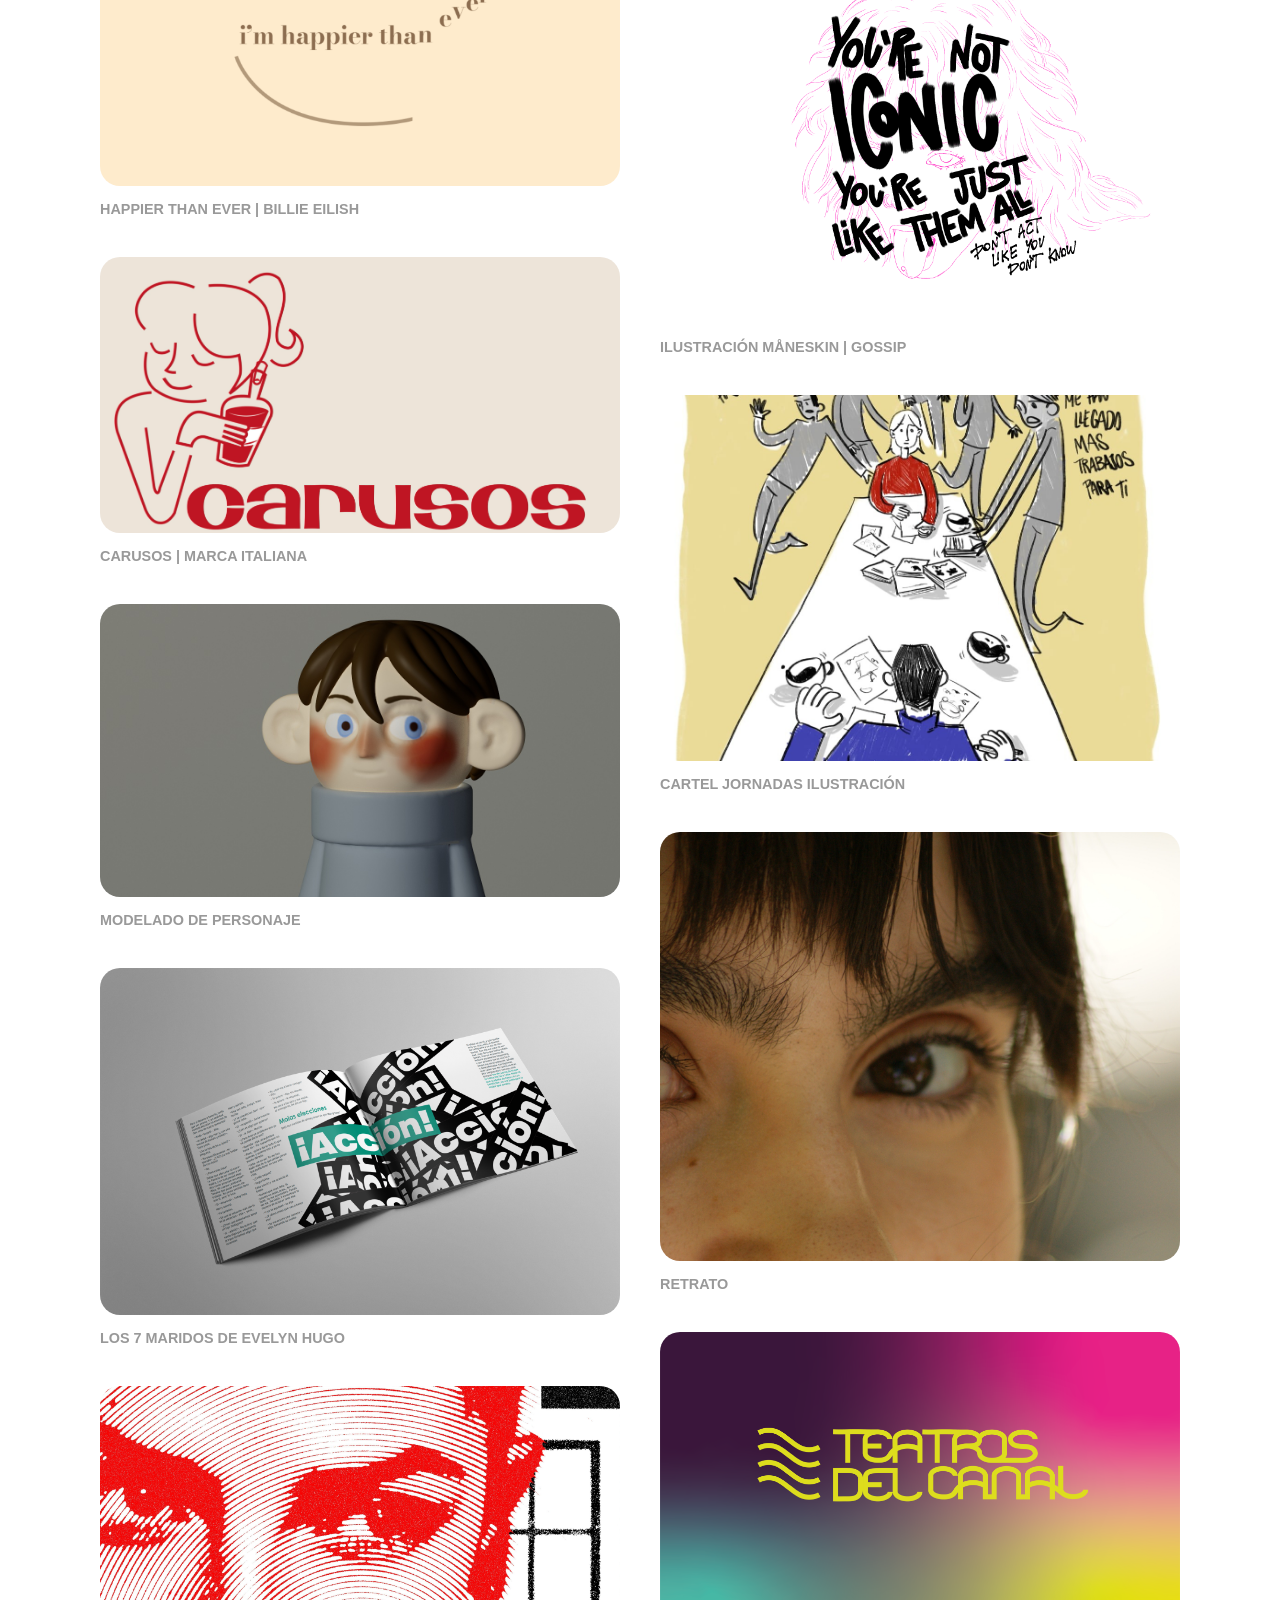
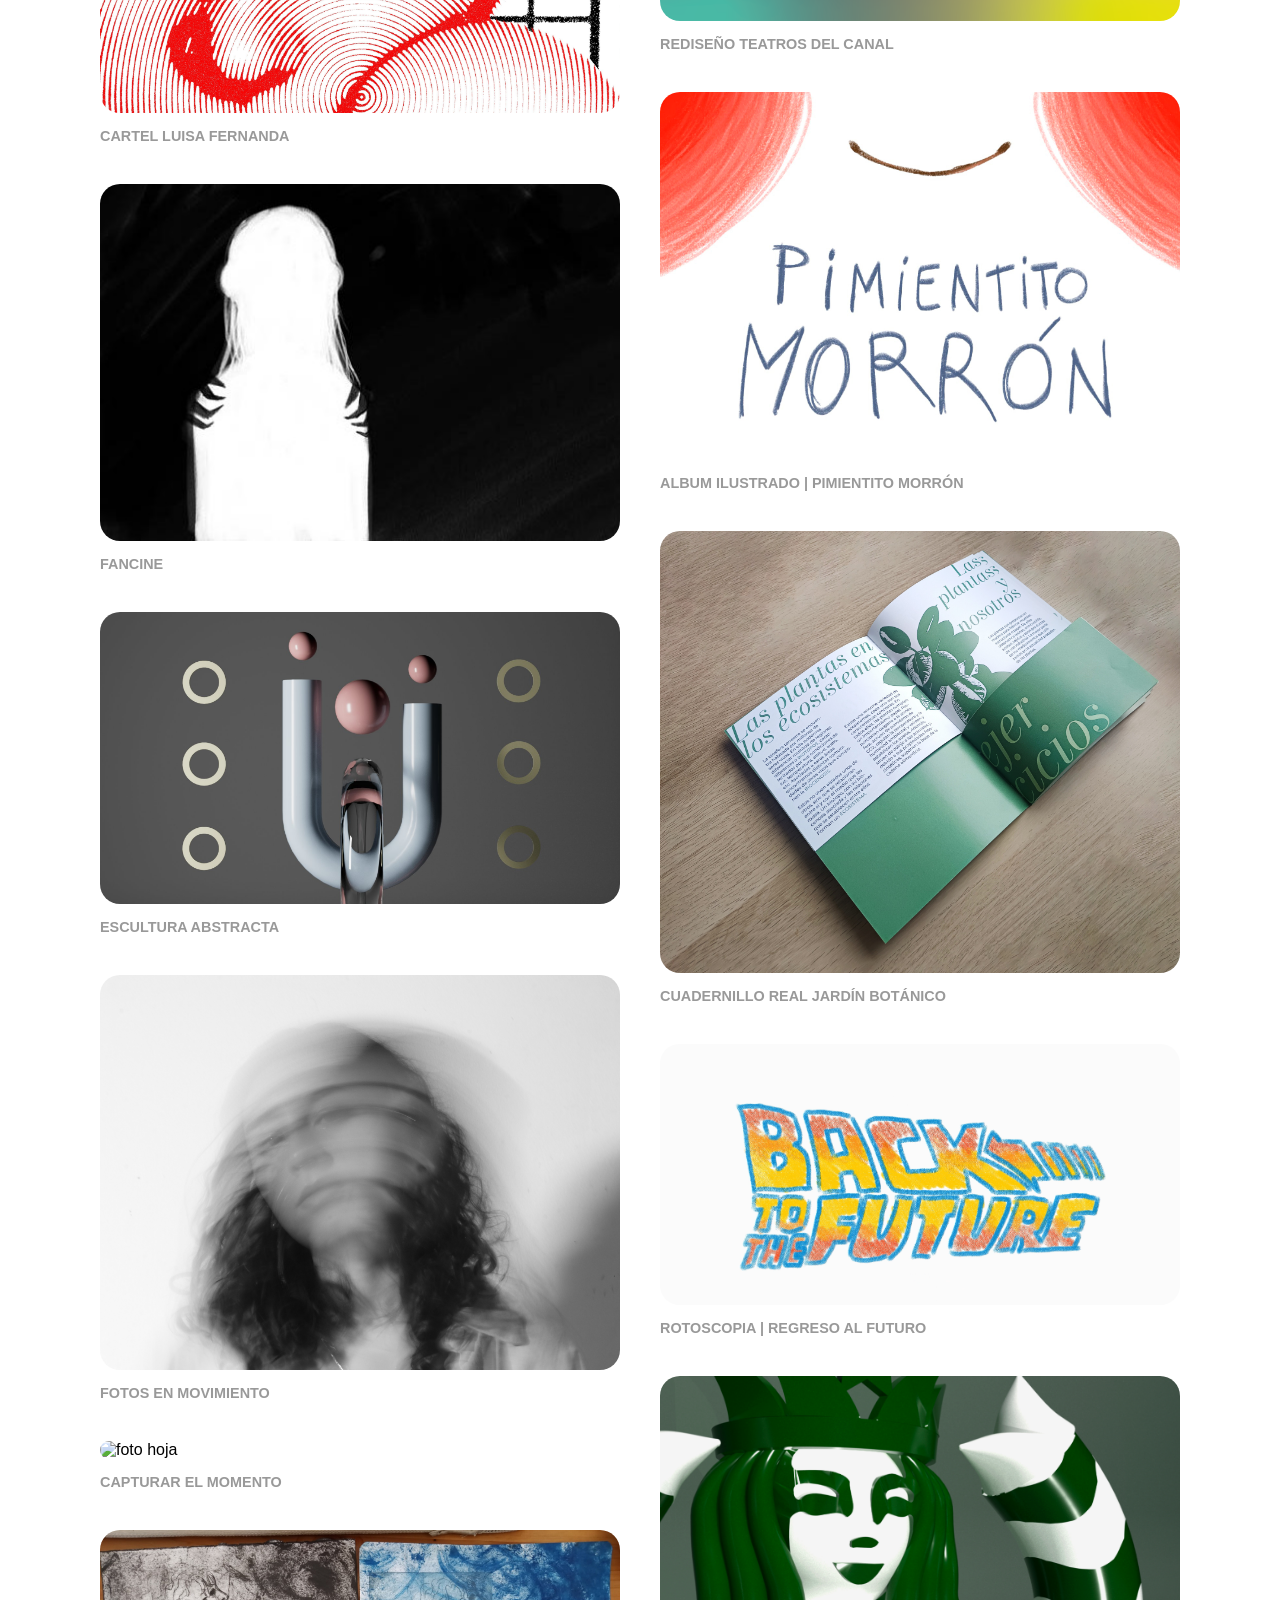
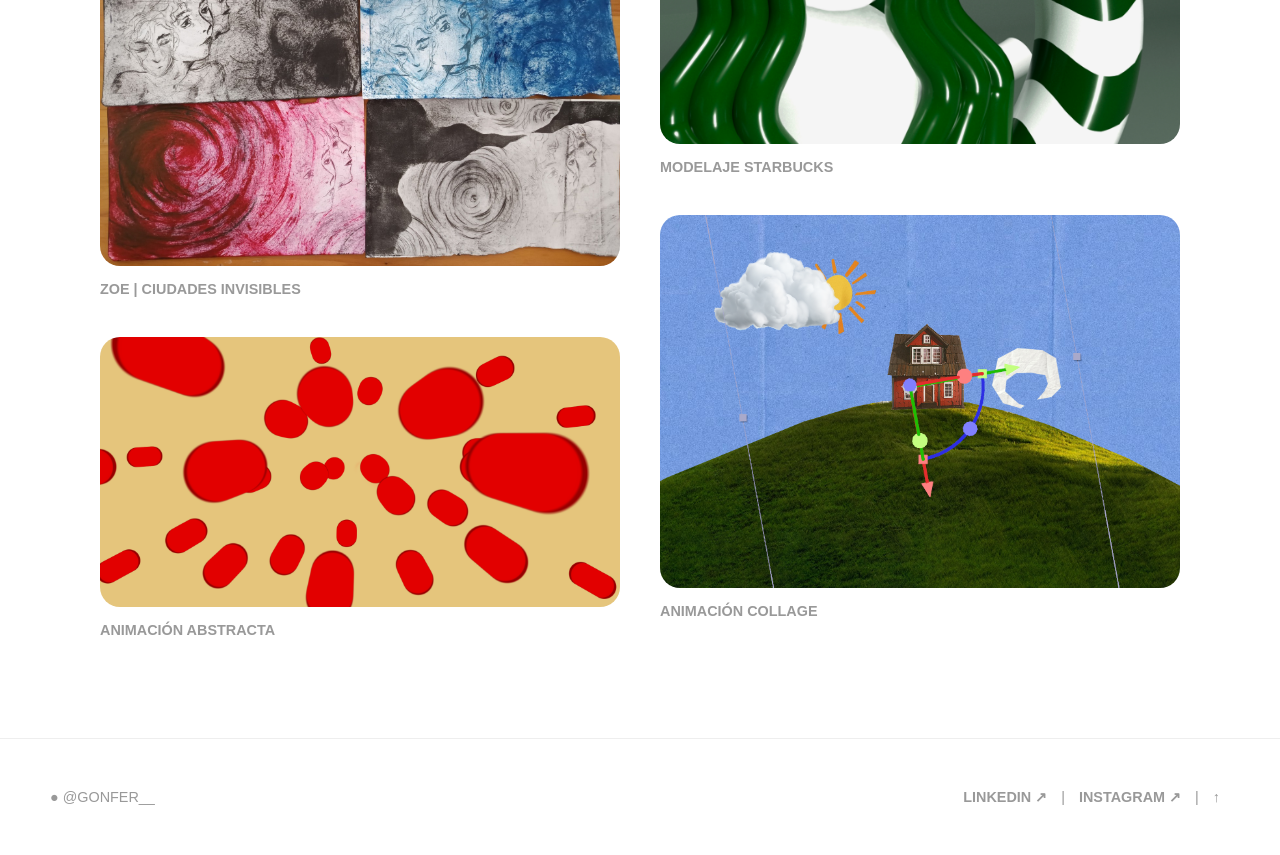
==== commit fa37addf: "Update 1proyectos.html" ====
--- a/páginas/1proyectos.html
+++ b/páginas/1proyectos.html
@@ -46,6 +46,7 @@
                             <li><a href="5tresd.html">3D</a></li>
                             <li><a href="2fotos.html">FOTO</a></li>
                             <li><a href="7ilustracion.html">ILUSTRACIÓN</a></li>
+                <li><a href="1proyectos.html">VER TODO</a></li>
             </ul>
         </nav>
     </section>
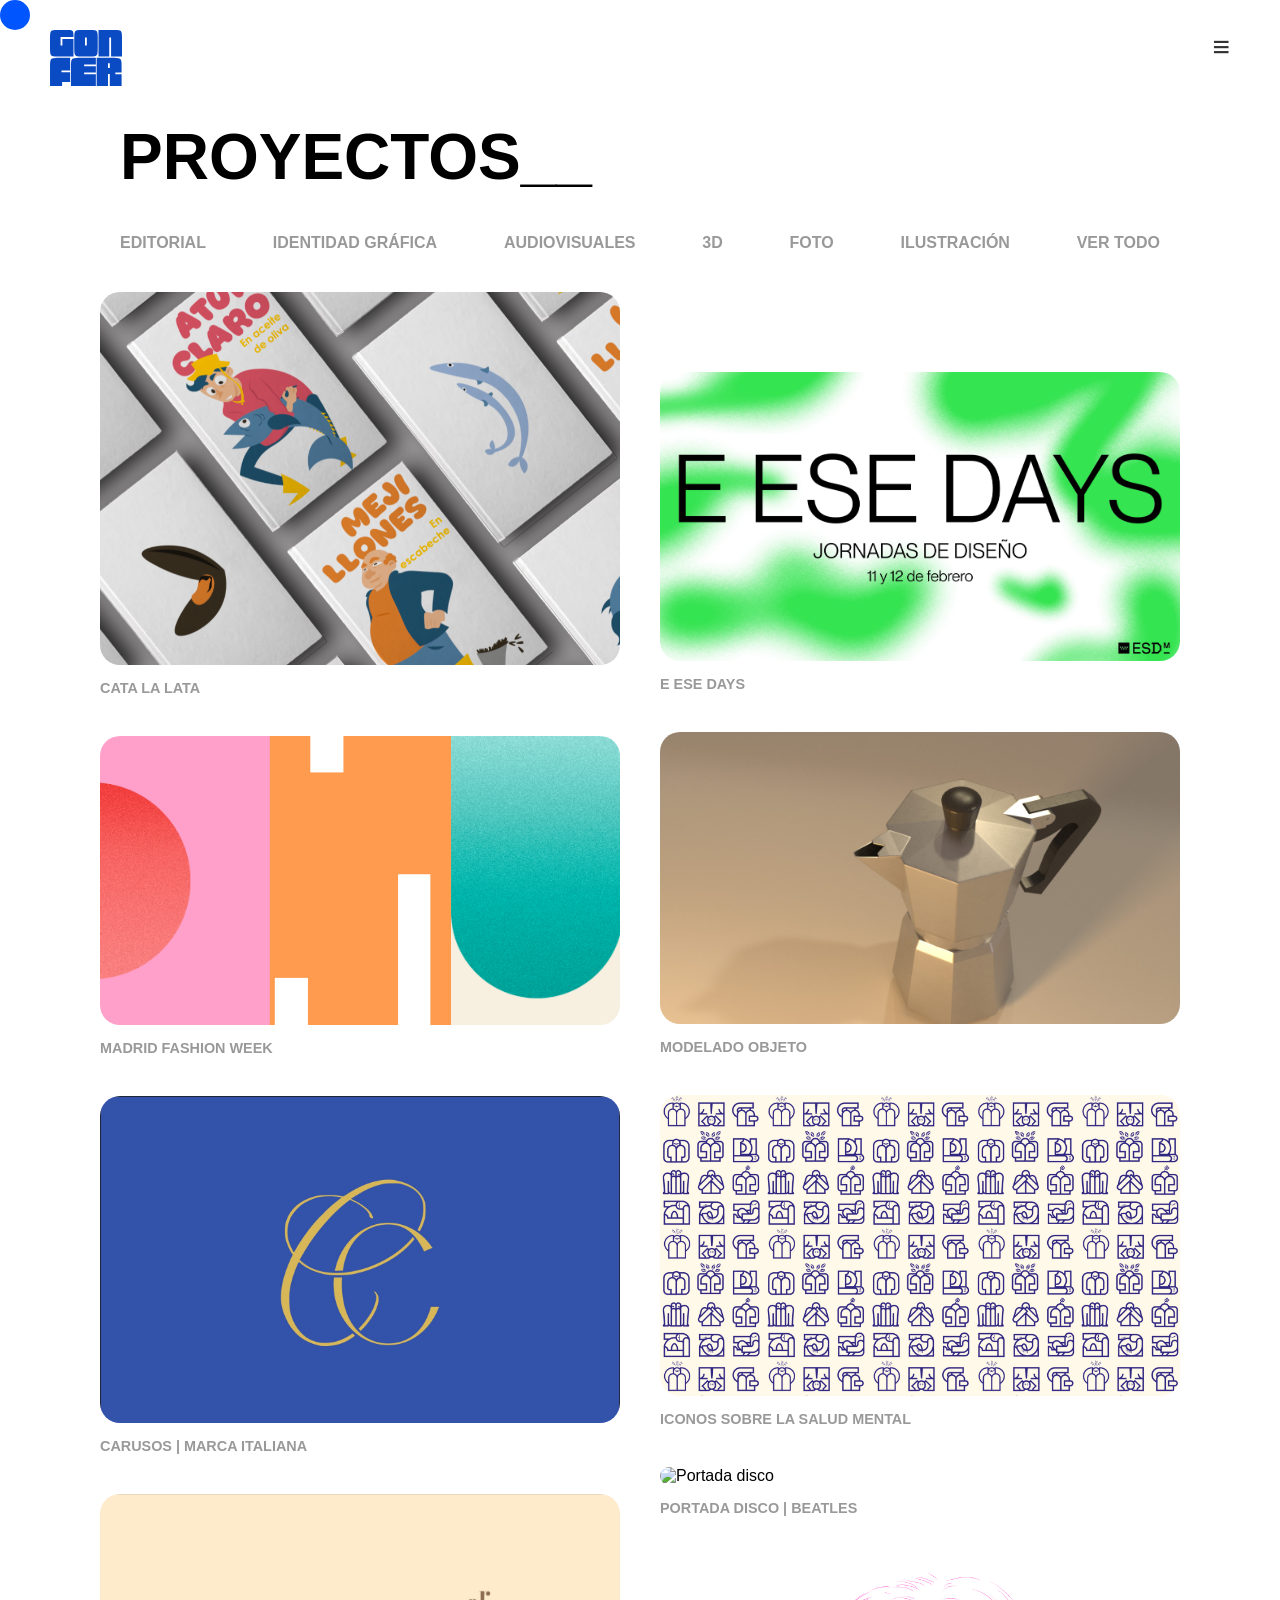
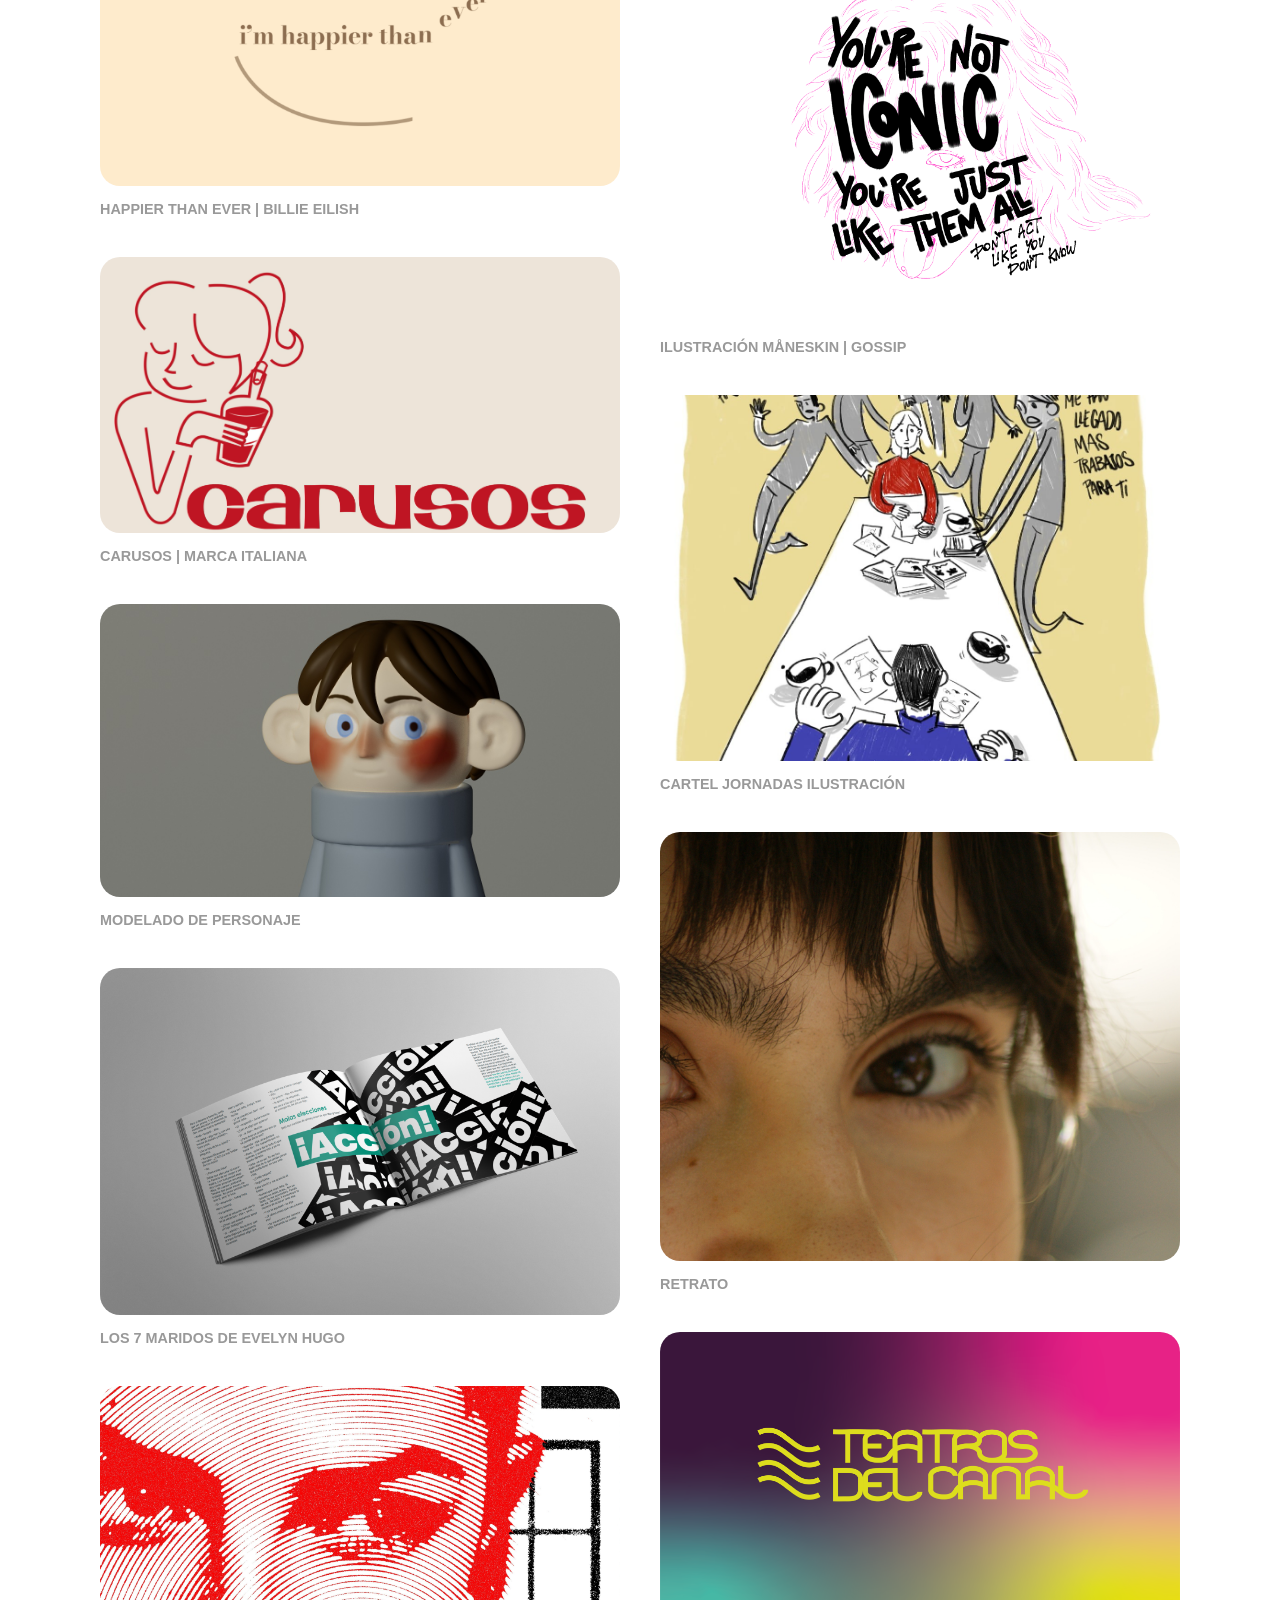
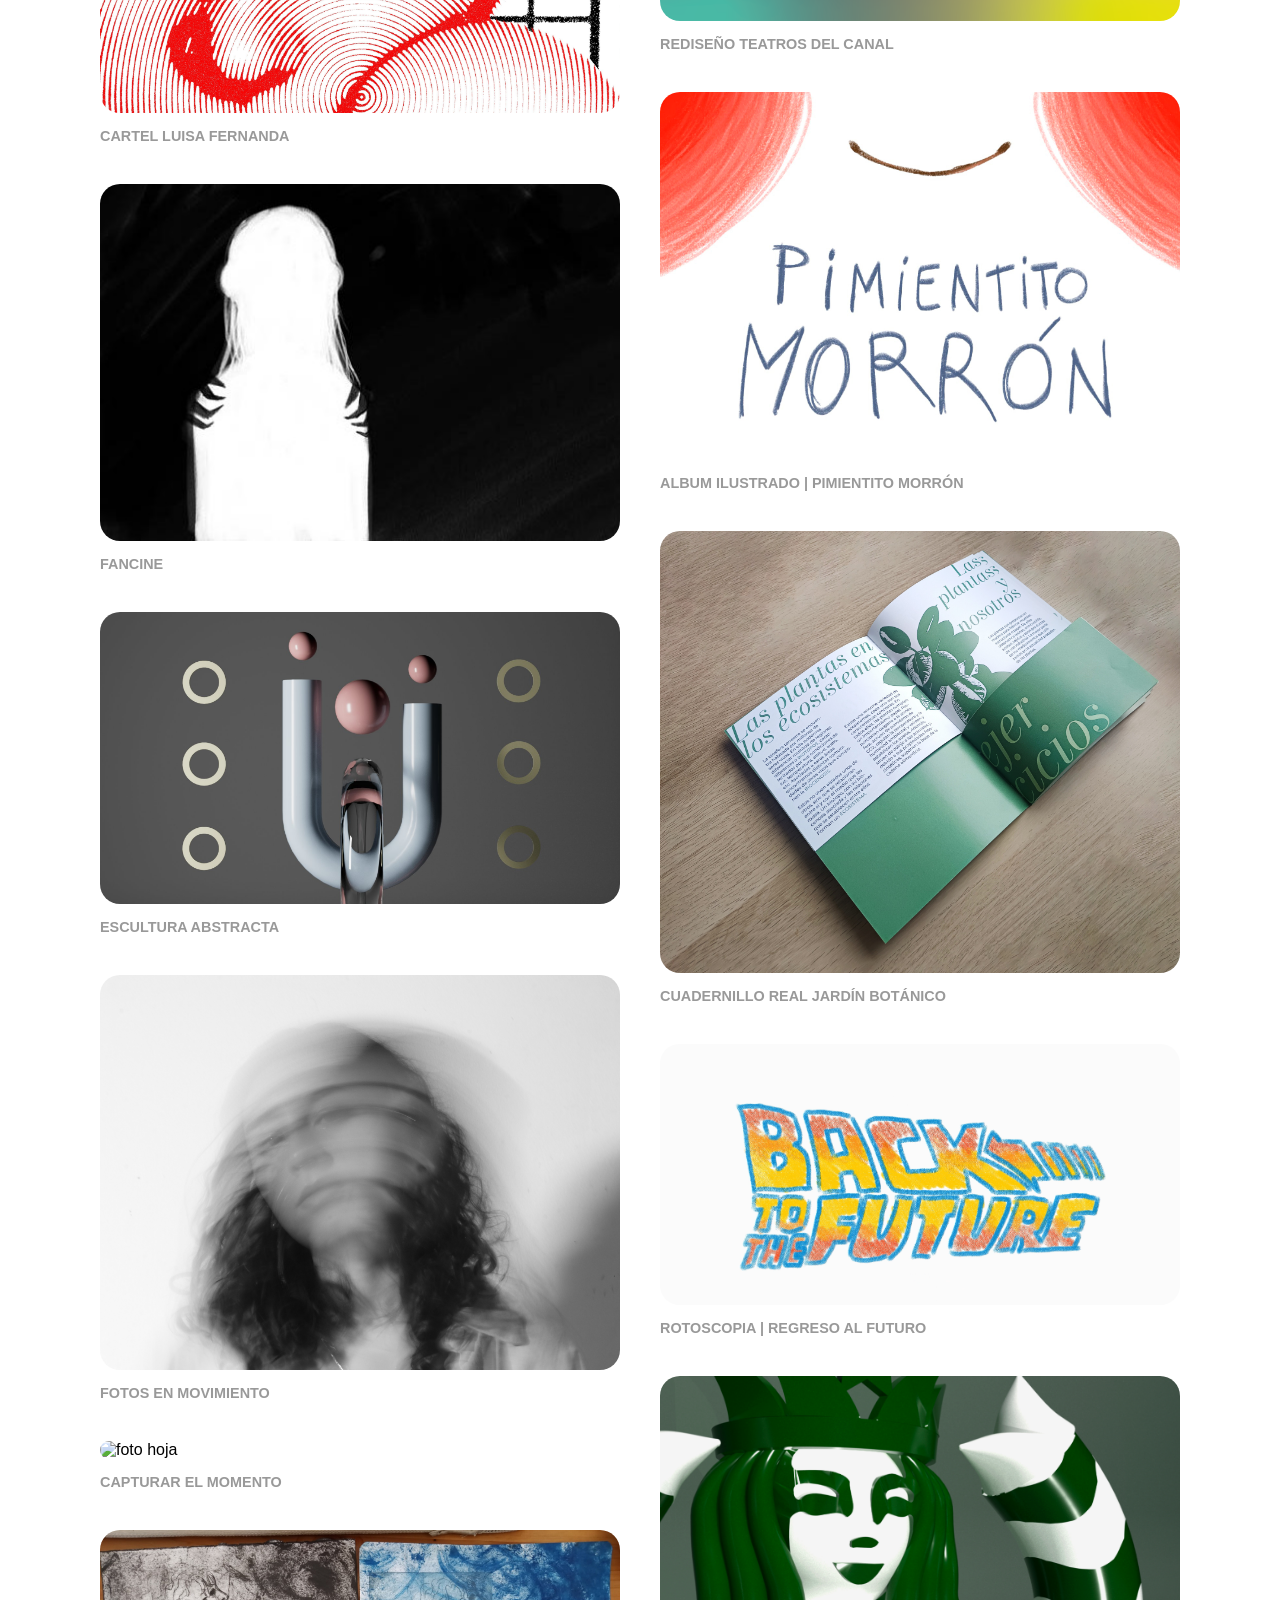
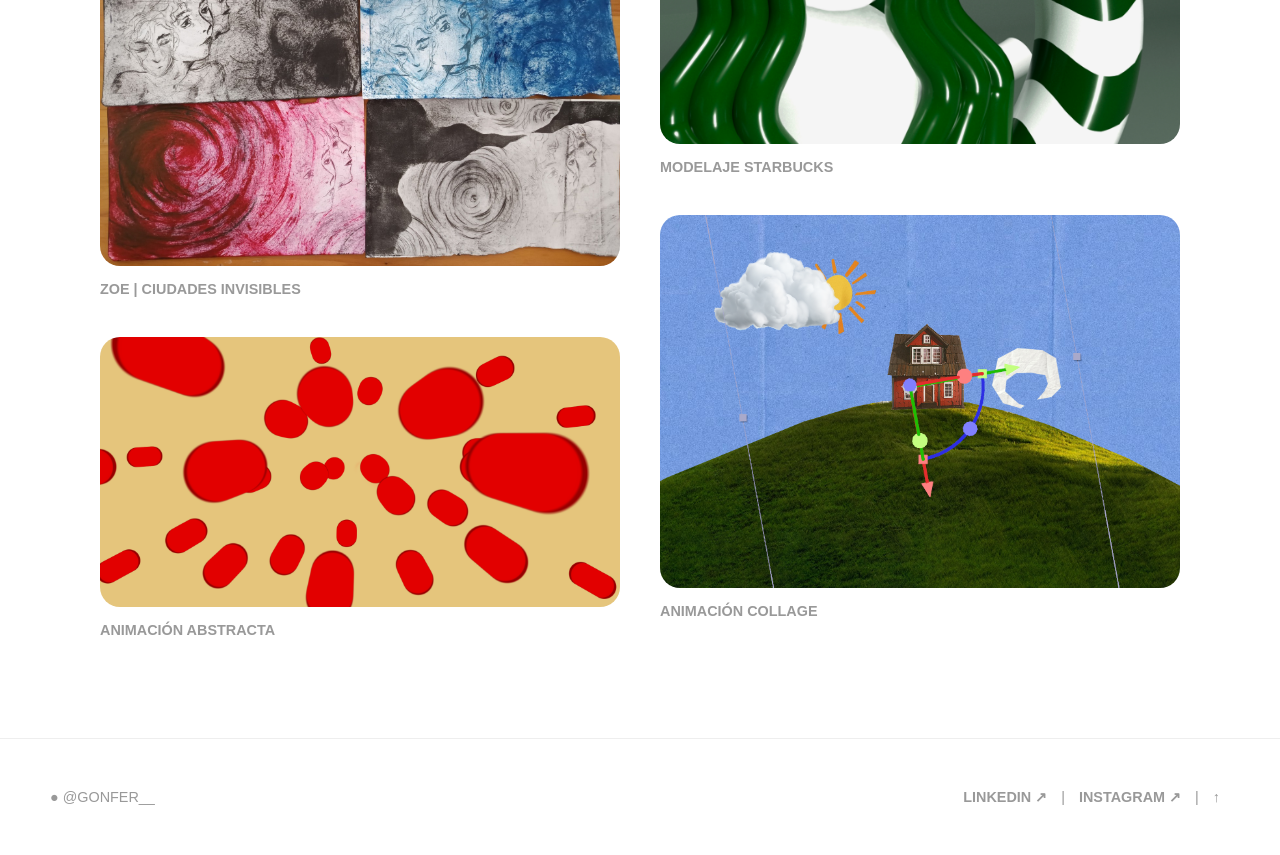
==== commit 95d34a5a: "cambio de orden" ====
--- a/páginas/1proyectos.html
+++ b/páginas/1proyectos.html
@@ -22,12 +22,12 @@
                     <li>
                         <a href="1proyectos.html">PROYECTOS__</a>
                         <ul class="sub-menu">
-                            <li><a href="6editorial.html">EDITORIAL</a></li>
-                            <li><a href="3identidadgrafica.html">IDENTIDAD GRÁFICA</a></li>
-                            <li><a href="4audiovisuales.html">AUDIOVISUALES</a></li>
-                            <li><a href="5tresd.html">3D</a></li>
-                            <li><a href="2fotos.html">FOTO</a></li>
-                            <li><a href="7ilustracion.html">ILUSTRACIÓN</a></li>
+                <li><a href="6editorial.html">EDITORIAL</a></li>
+                <li><a href="3identidadgrafica.html">IDENTIDAD GRÁFICA</a></li>
+                <li><a href="4audiovisuales.html">AUDIOVISUALES</a></li>
+                <li><a href="5tresd.html">3D</a></li>
+                <li><a href="2fotos.html">FOTO</a></li>
+                <li><a href="7ilustracion.html">ILUSTRACIÓN</a></li>
                         </ul>
                     </li>
                     <li><a href="8sobremi.html">SOBRE MI__</a></li>
@@ -40,13 +40,13 @@
         <h1 class="titulo-principal">PROYECTOS__</h1>
         <nav class="menu-categorias">
             <ul>
-                            <li><a href="6editorial.html">EDITORIAL</a></li>
-                            <li><a href="3identidadgrafica.html">IDENTIDAD GRÁFICA</a></li>
-                            <li><a href="4audiovisuales.html">AUDIOVISUALES</a></li>
-                            <li><a href="5tresd.html">3D</a></li>
-                            <li><a href="2fotos.html">FOTO</a></li>
-                            <li><a href="7ilustracion.html">ILUSTRACIÓN</a></li>
-                <li><a href="1proyectos.html">VER TODO</a></li>
+                <li><a href="6editorial.html">EDITORIAL</a></li>
+                <li><a href="3identidadgrafica.html">IDENTIDAD GRÁFICA</a></li>
+                <li><a href="4audiovisuales.html">AUDIOVISUALES</a></li>
+                <li><a href="5tresd.html">3D</a></li>
+                <li><a href="2fotos.html">FOTO</a></li>
+                <li><a href="7ilustracion.html">ILUSTRACIÓN</a></li>
+                                <li><a href="1proyectos.html">VER TODO</a></li>
             </ul>
         </nav>
     </section>
@@ -238,4 +238,4 @@
 
     <script src="../assets/script.js"></script>
 </body>
-</html>
+</html>
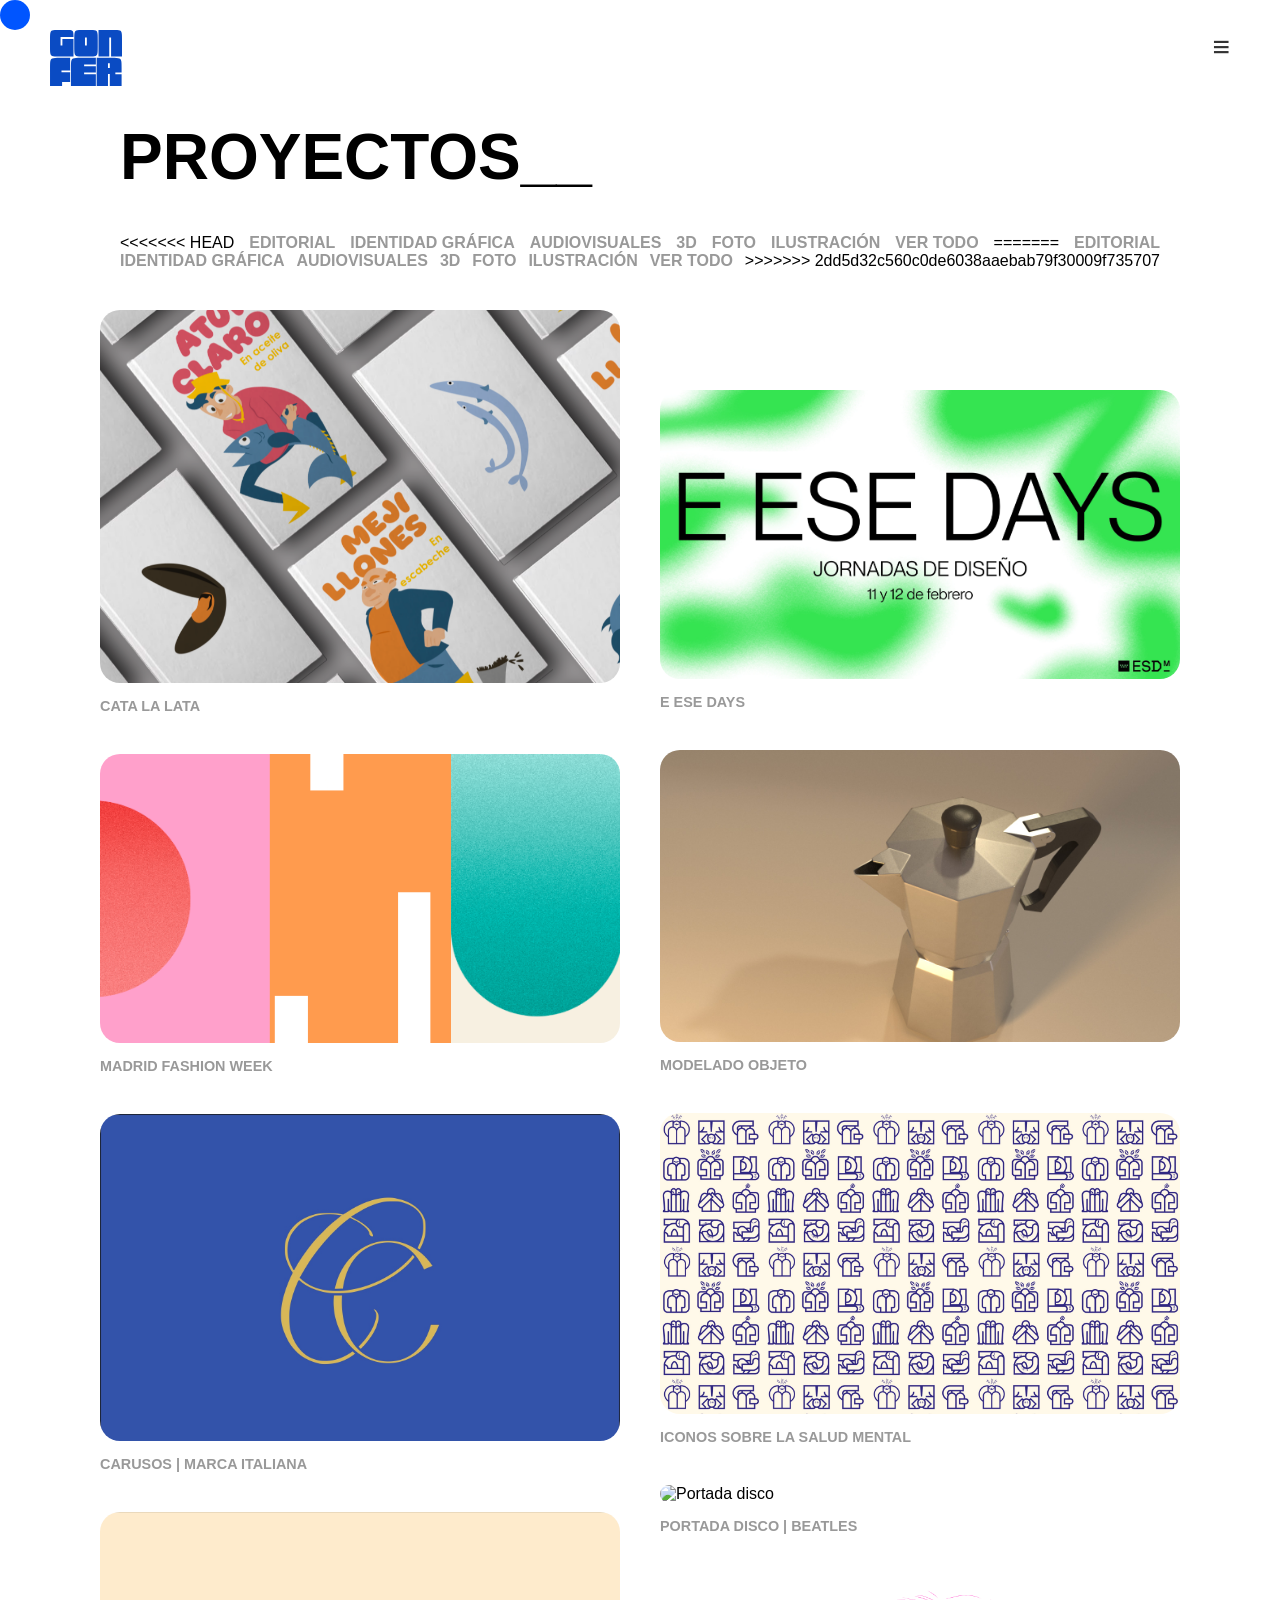
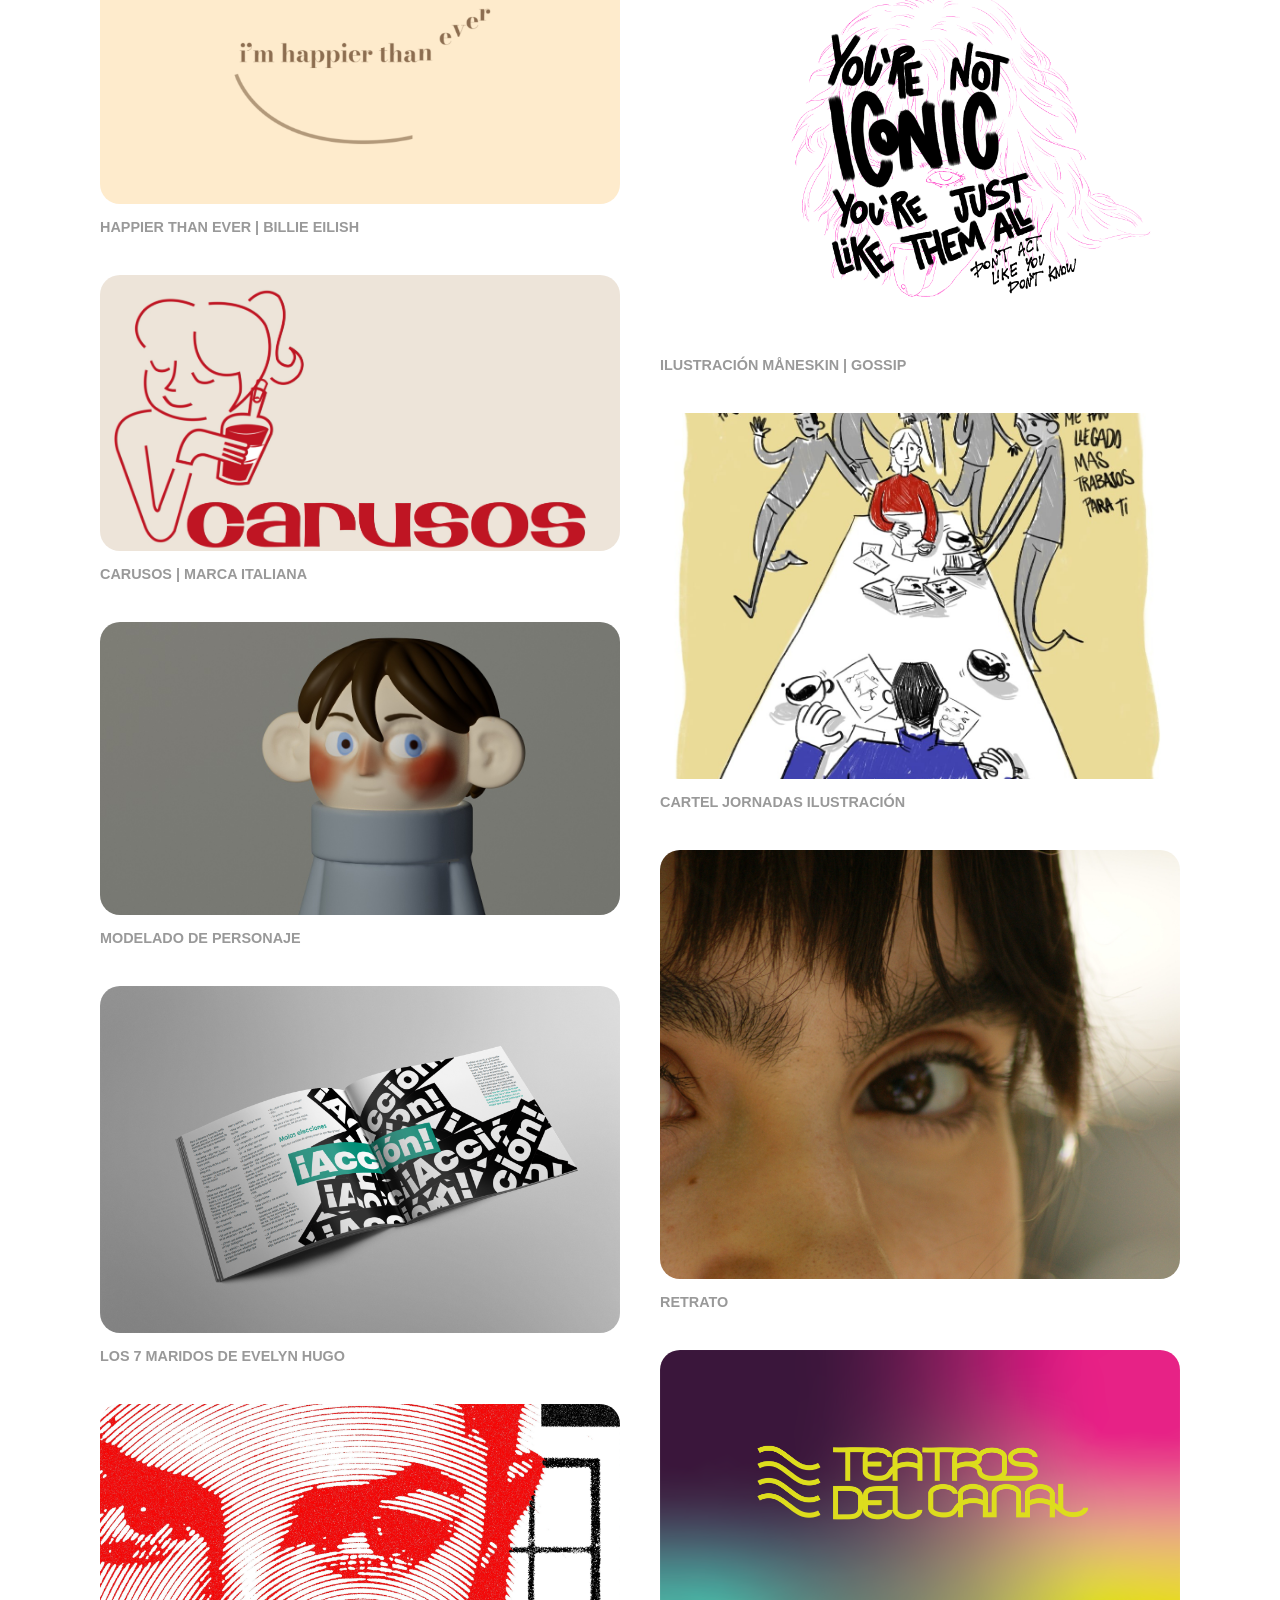
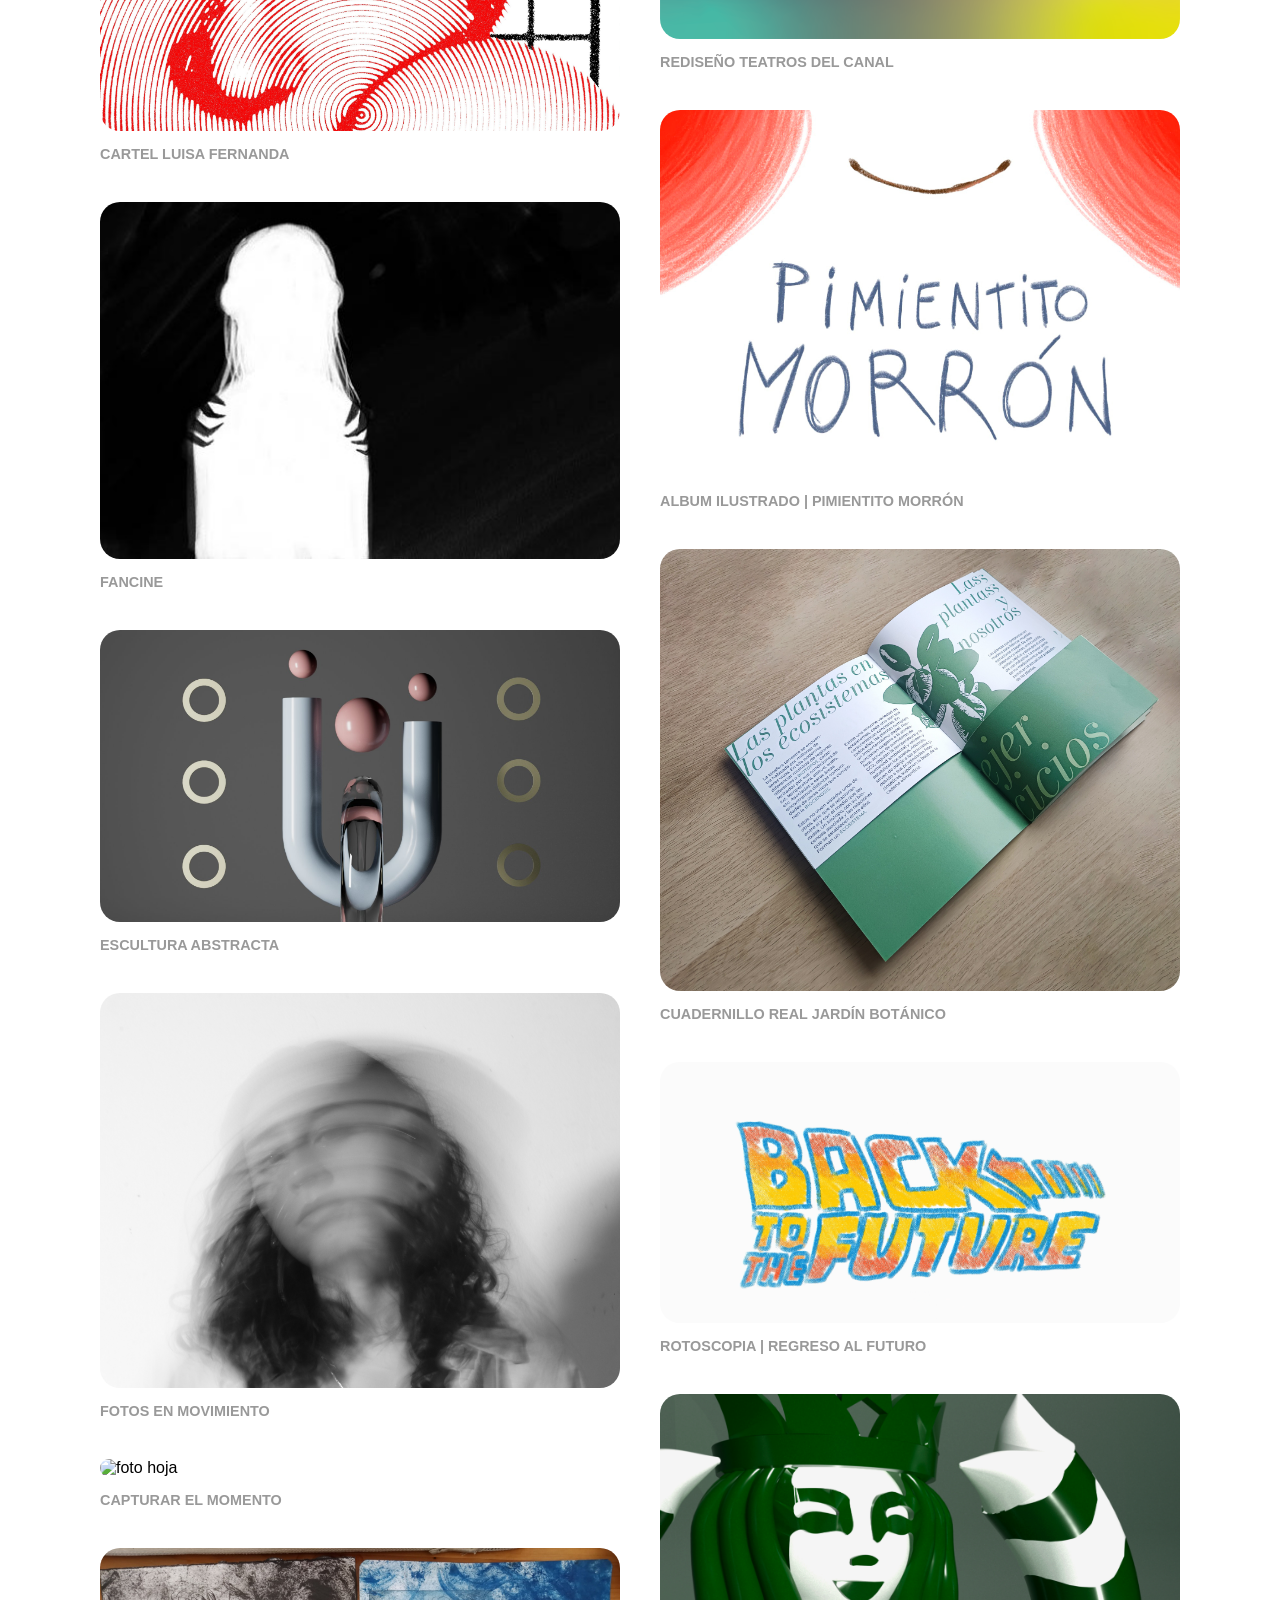
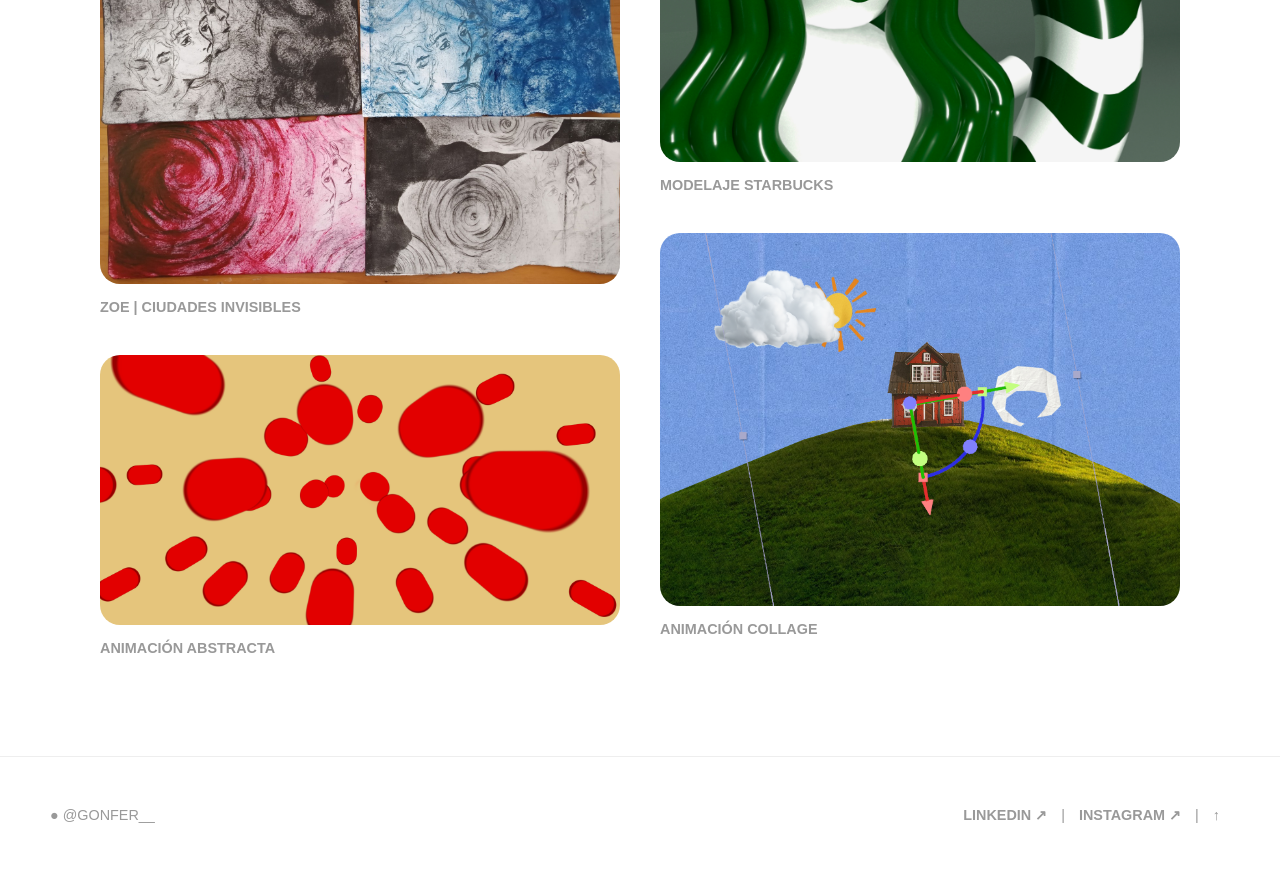
==== commit ec1c3b43: "resolviendo conflicto de menu" ====
--- a/páginas/1proyectos.html
+++ b/páginas/1proyectos.html
@@ -22,12 +22,21 @@
                     <li>
                         <a href="1proyectos.html">PROYECTOS__</a>
                         <ul class="sub-menu">
+<<<<<<< HEAD
                 <li><a href="6editorial.html">EDITORIAL</a></li>
                 <li><a href="3identidadgrafica.html">IDENTIDAD GRÁFICA</a></li>
                 <li><a href="4audiovisuales.html">AUDIOVISUALES</a></li>
                 <li><a href="5tresd.html">3D</a></li>
                 <li><a href="2fotos.html">FOTO</a></li>
                 <li><a href="7ilustracion.html">ILUSTRACIÓN</a></li>
+=======
+                            <li><a href="6editorial.html">EDITORIAL</a></li>
+                            <li><a href="3identidadgrafica.html">IDENTIDAD GRÁFICA</a></li>
+                            <li><a href="4audiovisuales.html">AUDIOVISUALES</a></li>
+                            <li><a href="5tresd.html">3D</a></li>
+                            <li><a href="2fotos.html">FOTO</a></li>
+                            <li><a href="7ilustracion.html">ILUSTRACIÓN</a></li>
+>>>>>>> 2dd5d32c560c0de6038aaebab79f30009f735707
                         </ul>
                     </li>
                     <li><a href="8sobremi.html">SOBRE MI__</a></li>
@@ -40,6 +49,7 @@
         <h1 class="titulo-principal">PROYECTOS__</h1>
         <nav class="menu-categorias">
             <ul>
+<<<<<<< HEAD
                 <li><a href="6editorial.html">EDITORIAL</a></li>
                 <li><a href="3identidadgrafica.html">IDENTIDAD GRÁFICA</a></li>
                 <li><a href="4audiovisuales.html">AUDIOVISUALES</a></li>
@@ -47,6 +57,15 @@
                 <li><a href="2fotos.html">FOTO</a></li>
                 <li><a href="7ilustracion.html">ILUSTRACIÓN</a></li>
                                 <li><a href="1proyectos.html">VER TODO</a></li>
+=======
+                            <li><a href="6editorial.html">EDITORIAL</a></li>
+                            <li><a href="3identidadgrafica.html">IDENTIDAD GRÁFICA</a></li>
+                            <li><a href="4audiovisuales.html">AUDIOVISUALES</a></li>
+                            <li><a href="5tresd.html">3D</a></li>
+                            <li><a href="2fotos.html">FOTO</a></li>
+                            <li><a href="7ilustracion.html">ILUSTRACIÓN</a></li>
+                <li><a href="1proyectos.html">VER TODO</a></li>
+>>>>>>> 2dd5d32c560c0de6038aaebab79f30009f735707
             </ul>
         </nav>
     </section>
@@ -238,4 +257,4 @@
 
     <script src="../assets/script.js"></script>
 </body>
-</html>+</html>
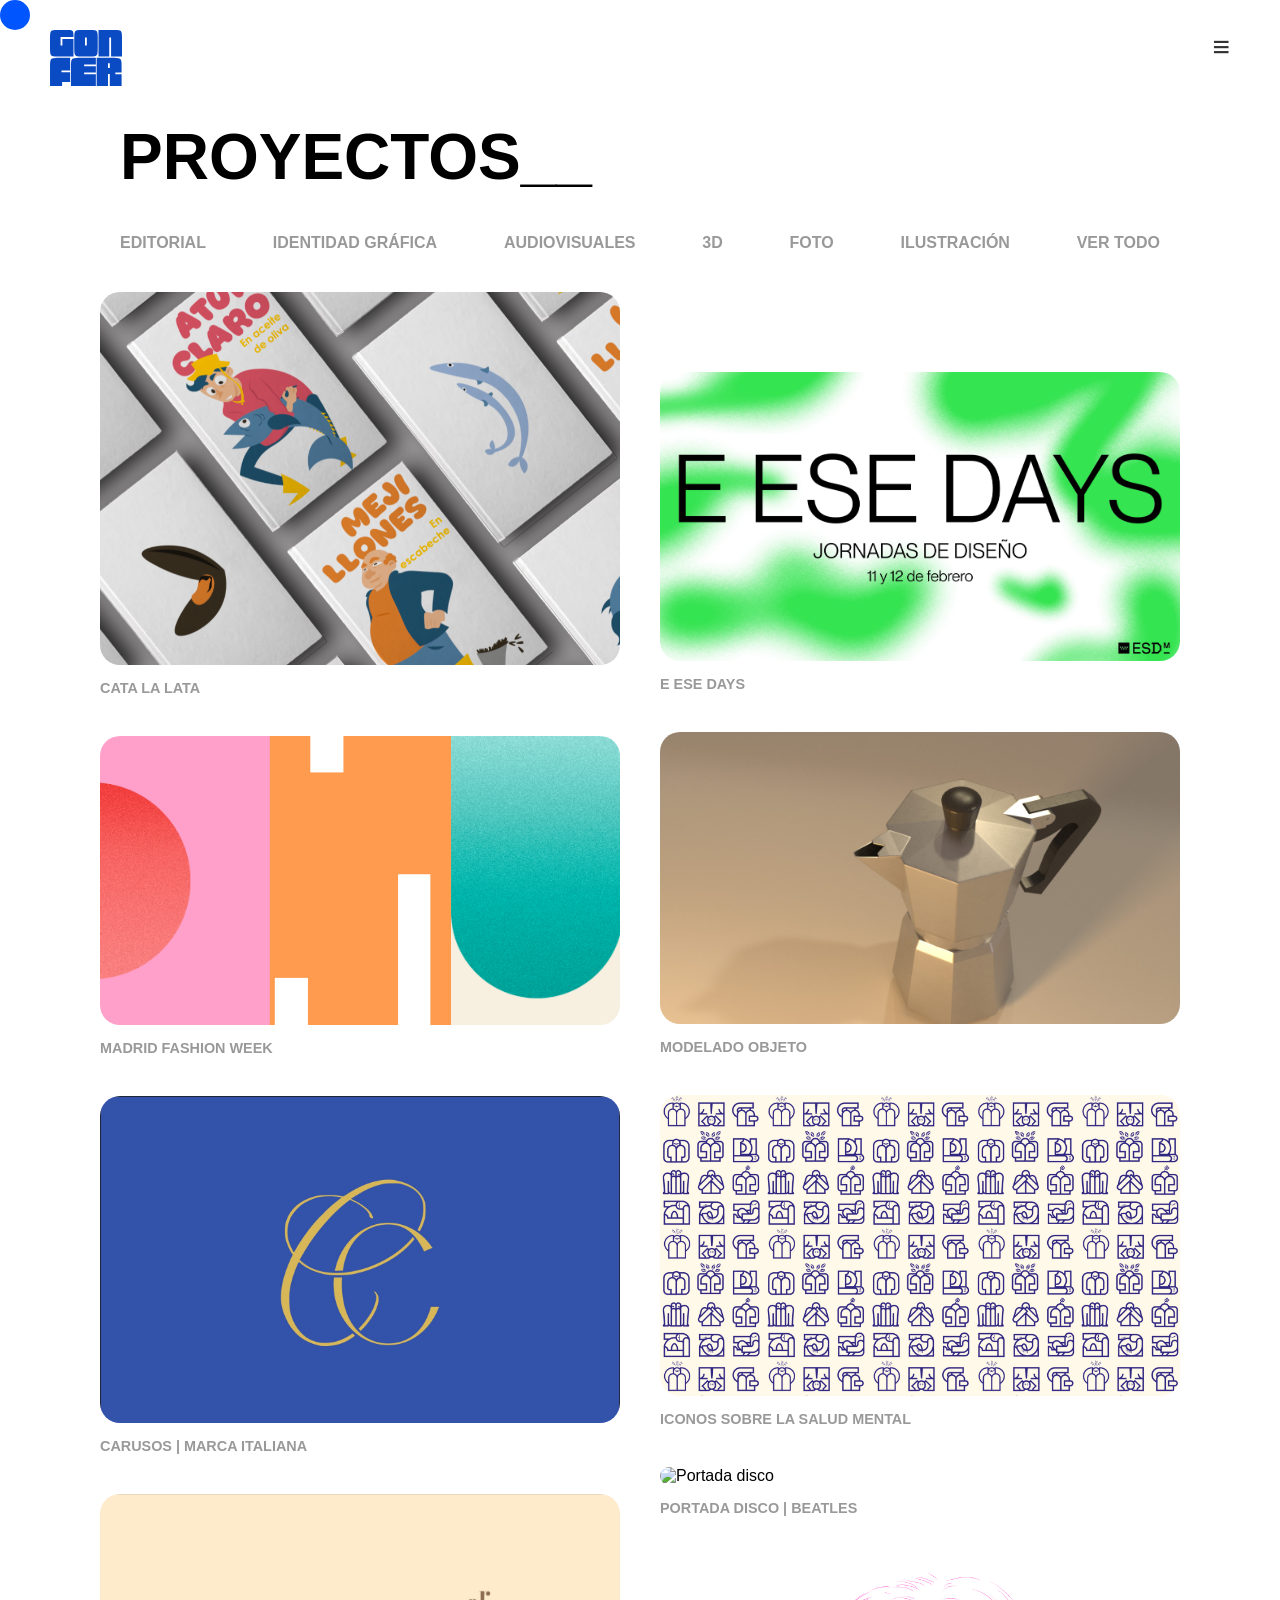
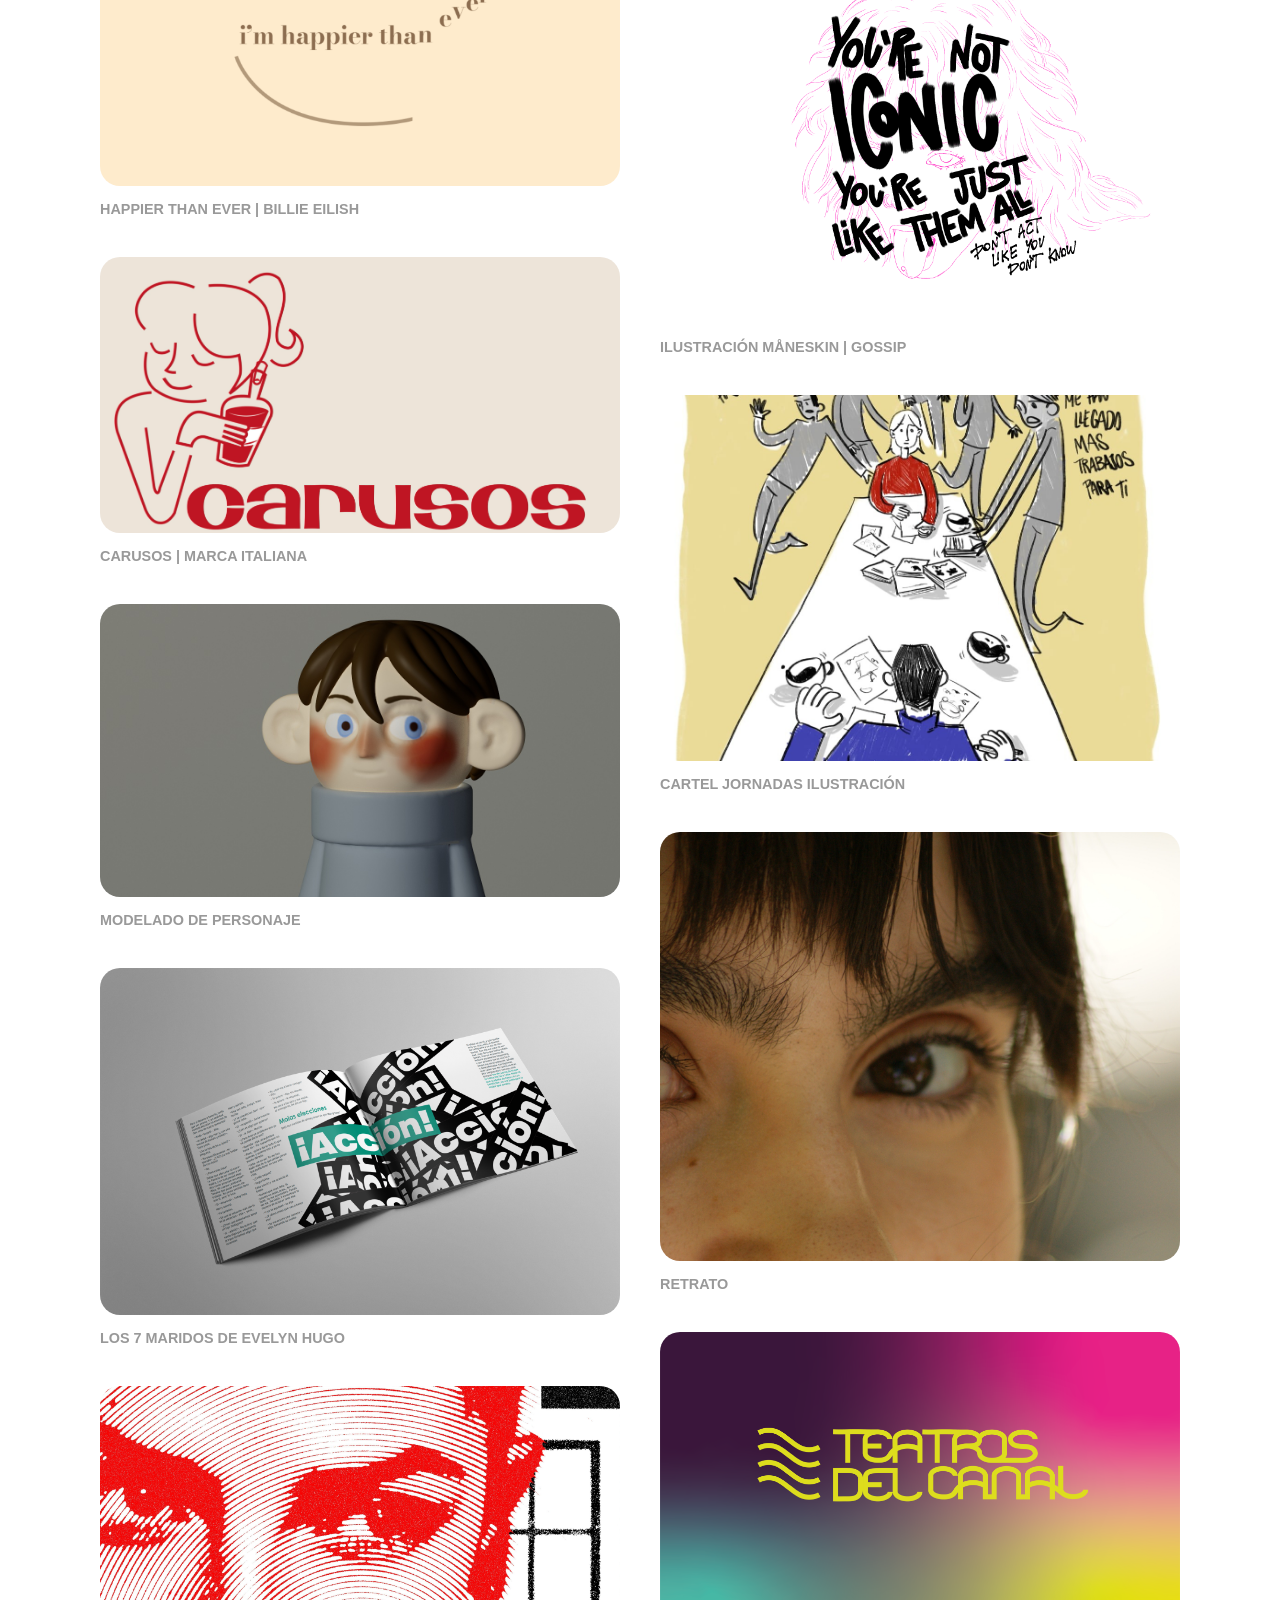
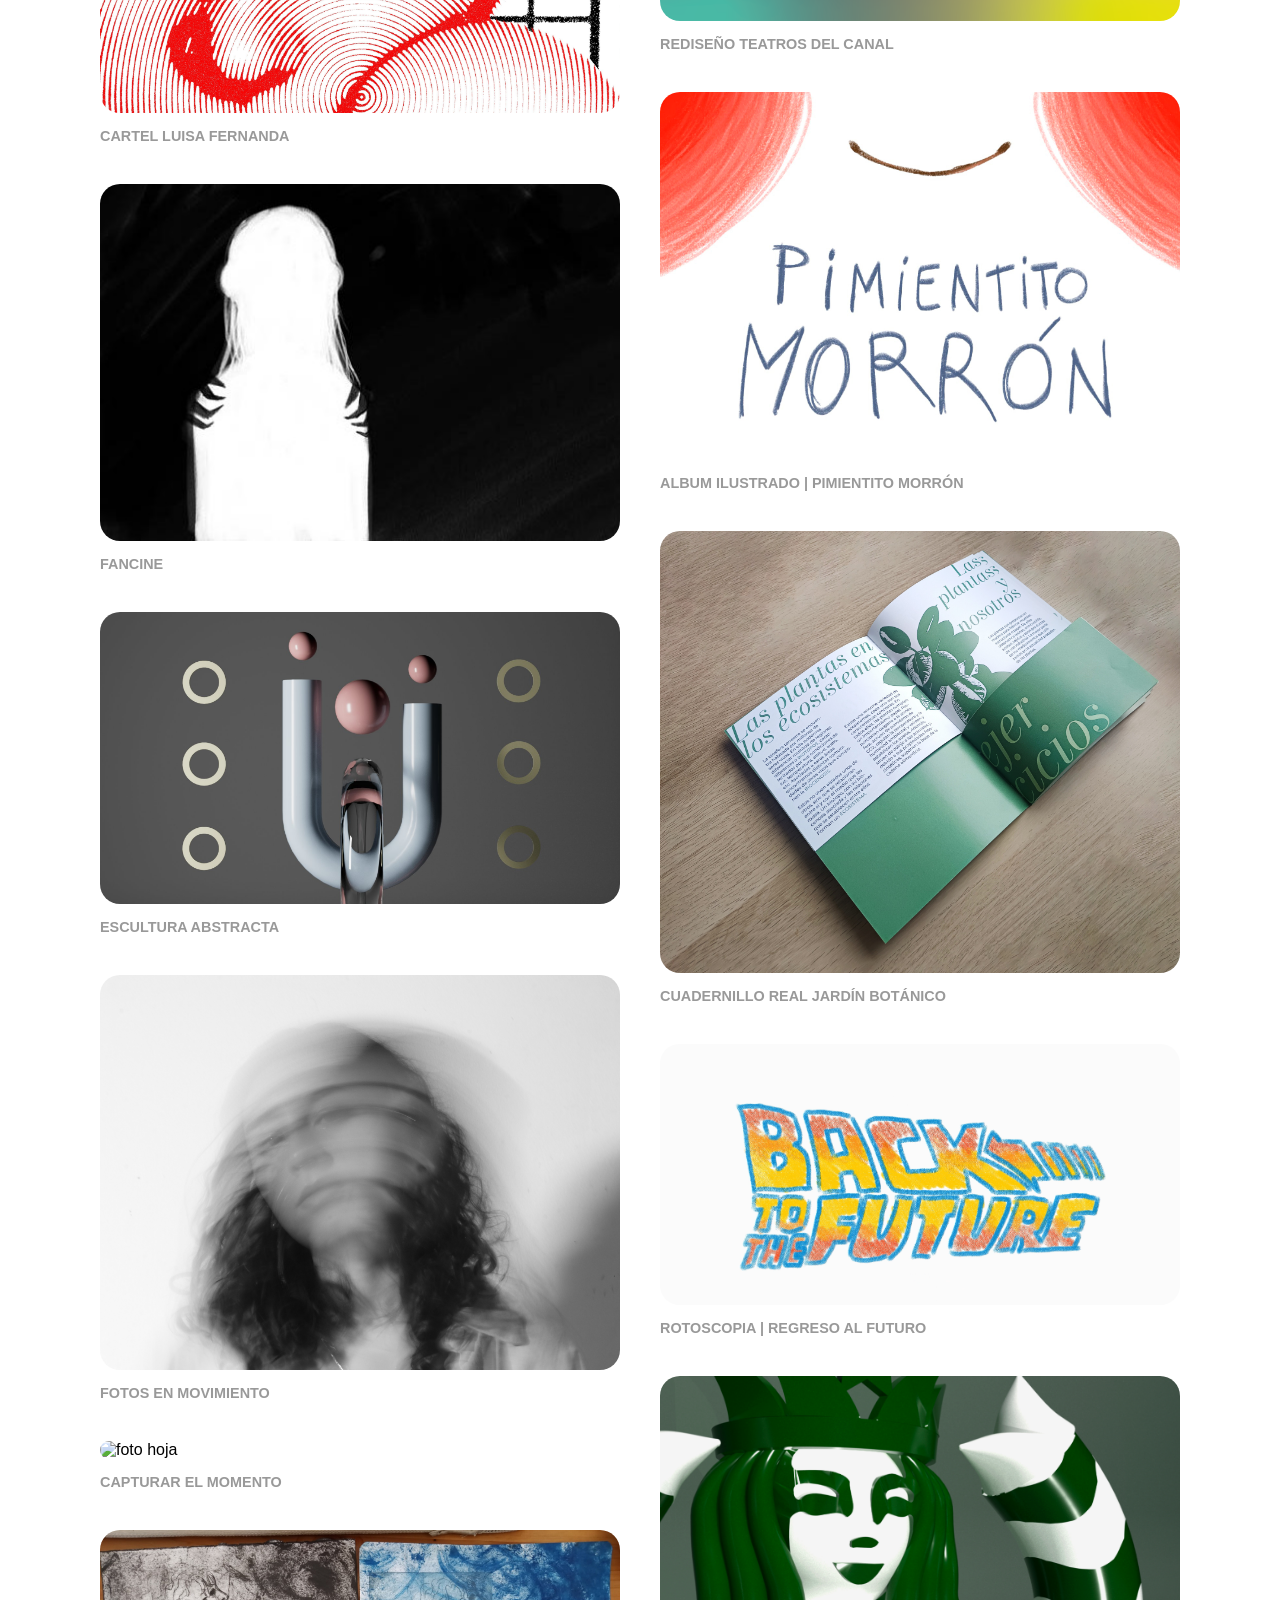
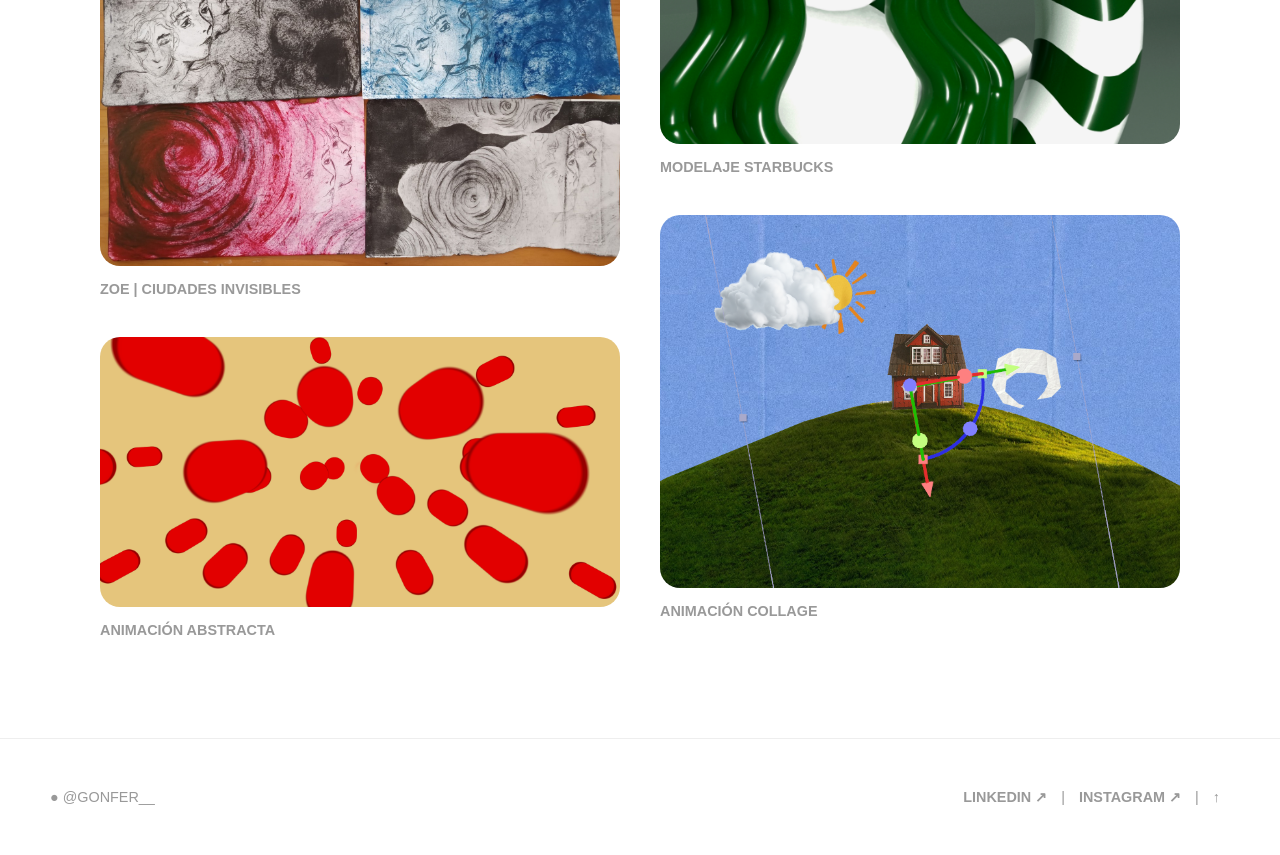
==== commit 4df90aed: "limpieza de marcas de conflicto" ====
--- a/páginas/1proyectos.html
+++ b/páginas/1proyectos.html
@@ -22,21 +22,12 @@
                     <li>
                         <a href="1proyectos.html">PROYECTOS__</a>
                         <ul class="sub-menu">
-<<<<<<< HEAD
-                <li><a href="6editorial.html">EDITORIAL</a></li>
-                <li><a href="3identidadgrafica.html">IDENTIDAD GRÁFICA</a></li>
-                <li><a href="4audiovisuales.html">AUDIOVISUALES</a></li>
-                <li><a href="5tresd.html">3D</a></li>
-                <li><a href="2fotos.html">FOTO</a></li>
-                <li><a href="7ilustracion.html">ILUSTRACIÓN</a></li>
-=======
                             <li><a href="6editorial.html">EDITORIAL</a></li>
                             <li><a href="3identidadgrafica.html">IDENTIDAD GRÁFICA</a></li>
                             <li><a href="4audiovisuales.html">AUDIOVISUALES</a></li>
                             <li><a href="5tresd.html">3D</a></li>
                             <li><a href="2fotos.html">FOTO</a></li>
                             <li><a href="7ilustracion.html">ILUSTRACIÓN</a></li>
->>>>>>> 2dd5d32c560c0de6038aaebab79f30009f735707
                         </ul>
                     </li>
                     <li><a href="8sobremi.html">SOBRE MI__</a></li>
@@ -49,7 +40,6 @@
         <h1 class="titulo-principal">PROYECTOS__</h1>
         <nav class="menu-categorias">
             <ul>
-<<<<<<< HEAD
                 <li><a href="6editorial.html">EDITORIAL</a></li>
                 <li><a href="3identidadgrafica.html">IDENTIDAD GRÁFICA</a></li>
                 <li><a href="4audiovisuales.html">AUDIOVISUALES</a></li>
@@ -57,15 +47,6 @@
                 <li><a href="2fotos.html">FOTO</a></li>
                 <li><a href="7ilustracion.html">ILUSTRACIÓN</a></li>
                                 <li><a href="1proyectos.html">VER TODO</a></li>
-=======
-                            <li><a href="6editorial.html">EDITORIAL</a></li>
-                            <li><a href="3identidadgrafica.html">IDENTIDAD GRÁFICA</a></li>
-                            <li><a href="4audiovisuales.html">AUDIOVISUALES</a></li>
-                            <li><a href="5tresd.html">3D</a></li>
-                            <li><a href="2fotos.html">FOTO</a></li>
-                            <li><a href="7ilustracion.html">ILUSTRACIÓN</a></li>
-                <li><a href="1proyectos.html">VER TODO</a></li>
->>>>>>> 2dd5d32c560c0de6038aaebab79f30009f735707
             </ul>
         </nav>
     </section>
